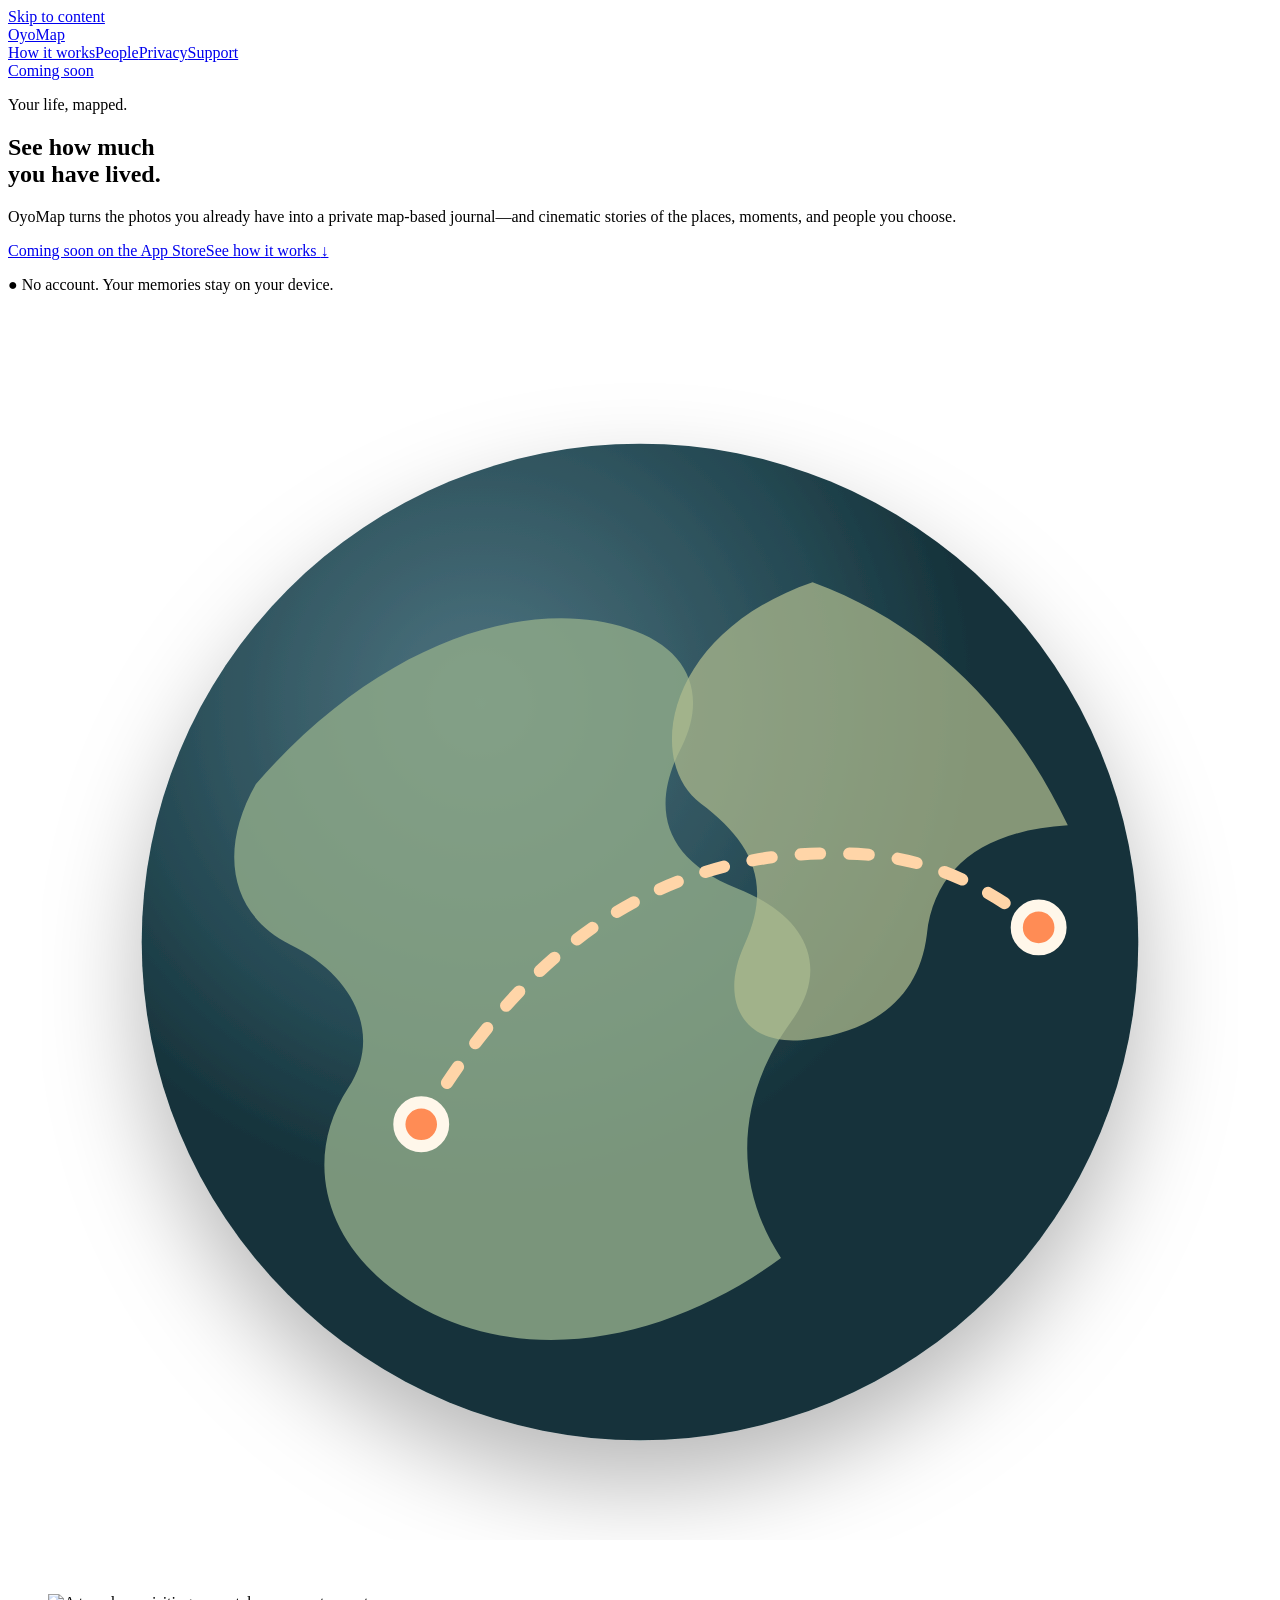
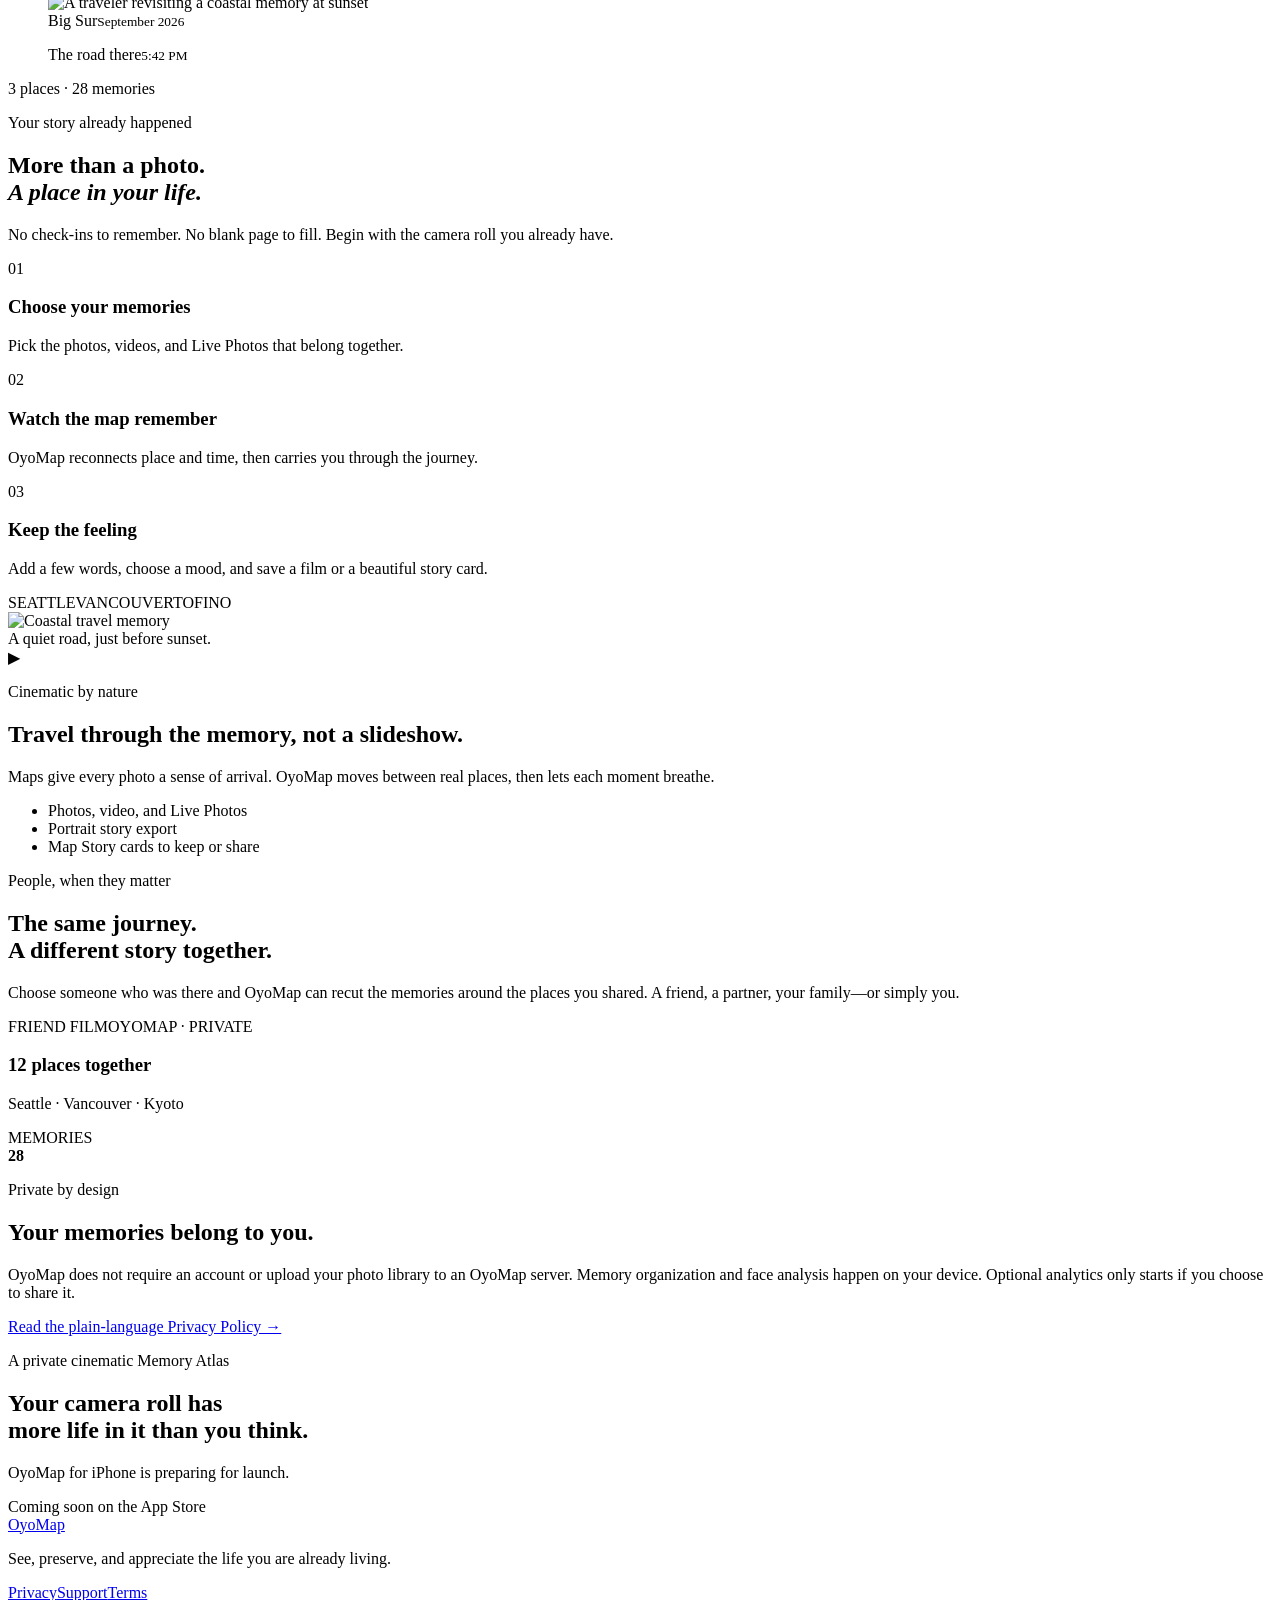
==== index.html @ 2136d427 "Build product-led OyoMap homepage" ====
<!doctype html>
<html lang="en">
<head>
  <meta charset="utf-8">
  <meta name="viewport" content="width=device-width, initial-scale=1">
  <meta name="description" content="OyoMap is a private map-based journal that turns the photos you already have into cinematic stories of the places, moments, and people you choose.">
  <meta name="theme-color" content="#fff8ef">
  <title>OyoMap — See how much you have lived</title>
  <link rel="canonical" href="https://www.oyomap.com/">
  <link rel="icon" type="image/svg+xml" href="data:image/svg+xml,%3Csvg xmlns='http://www.w3.org/2000/svg' viewBox='0 0 64 64'%3E%3Crect width='64' height='64' rx='18' fill='%23F47C48'/%3E%3Cpath d='M17 34c0-10 7-18 16-18 8 0 14 5 14 13 0 12-14 22-14 22S17 43 17 34Z' fill='%23FFF8EF'/%3E%3Ccircle cx='33' cy='29' r='6' fill='%23F47C48'/%3E%3Cpath d='M34 14c4-6 10-7 14-4-2 5-7 7-14 4Z' fill='%237EA27C'/%3E%3C/svg%3E">
  <link rel="stylesheet" href="assets/styles.css">
</head>
<body>
  <a class="skip-link" href="#main">Skip to content</a>
  <header class="site-header">
    <a class="brand" href="./" aria-label="OyoMap home"><span class="brand-mark" aria-hidden="true"></span><span>OyoMap</span></a>
    <nav class="site-nav" aria-label="Primary navigation">
      <a href="#how">How it works</a><a href="#people">People</a><a href="#privacy">Privacy</a><a href="support/">Support</a>
    </nav>
    <a class="nav-cta" href="#download">Coming soon</a>
  </header>

  <main id="main">
    <section class="home-hero">
      <div class="hero-copy">
        <p class="eyebrow">Your life, mapped.</p>
        <h1>See how much<br>you have lived.</h1>
        <p class="lead">OyoMap turns the photos you already have into a private map-based journal—and cinematic stories of the places, moments, and people you choose.</p>
        <div class="hero-actions"><a class="button primary" href="#download">Coming soon on the App Store</a><a class="text-link" href="#how">See how it works <span>↓</span></a></div>
        <p class="trust-line"><span aria-hidden="true">●</span> No account. Your memories stay on your device.</p>
      </div>
      <div class="memory-stage" aria-label="A cinematic OyoMap journey from San Francisco to the coast">
        <div class="map-orbit orbit-one"></div><div class="map-orbit orbit-two"></div>
        <svg class="globe" viewBox="0 0 520 520" role="img" aria-label="Stylized globe with a journey path">
          <defs><radialGradient id="sea" cx="34%" cy="26%"><stop offset="0" stop-color="#4e7480"/><stop offset=".7" stop-color="#254953"/><stop offset="1" stop-color="#16323a"/></radialGradient><filter id="shadow"><feDropShadow dx="0" dy="18" stdDeviation="20" flood-opacity=".28"/></filter></defs>
          <circle cx="260" cy="260" r="205" fill="url(#sea)" filter="url(#shadow)"/>
          <path d="M102 195c53-61 114-77 153-64 25 8 33 27 22 49-12 23-9 45 23 58 28 11 39 32 22 55-21 29-25 65-4 97-42 31-97 45-143 23-43-21-56-61-35-93 14-21 3-46-24-59-24-12-30-38-14-66Z" fill="#8da888" opacity=".84"/>
          <path d="M331 112c49 18 83 54 105 100-34 2-55 17-58 45-3 24-19 39-48 43-27 4-38-15-27-39 12-26 2-43-18-58-23-17-15-70 46-91Z" fill="#b1bd8f" opacity=".72"/>
          <path class="journey-path" d="M170 335c48-82 109-116 183-111 26 2 48 12 71 30" fill="none" stroke="#ffd5a8" stroke-width="5" stroke-linecap="round" stroke-dasharray="8 12"/>
          <circle cx="170" cy="335" r="9" fill="#ff8c55" stroke="#fff7ea" stroke-width="5"/><circle cx="424" cy="254" r="9" fill="#ff8c55" stroke="#fff7ea" stroke-width="5"/>
        </svg>
        <figure class="photo-card main-photo"><img src="assets/hero-memory.webp" alt="A traveler revisiting a coastal memory at sunset"><figcaption><span>Big Sur</span><small>September 2026</small></figcaption></figure>
        <figure class="photo-card mini-photo"><div class="mini-sky" aria-hidden="true"></div><figcaption><span>The road there</span><small>5:42 PM</small></figcaption></figure>
        <div class="place-pill"><span class="pin-dot"></span> 3 places · 28 memories</div>
      </div>
    </section>

    <section class="intro" id="how">
      <p class="section-kicker">Your story already happened</p>
      <h2>More than a photo.<br><em>A place in your life.</em></h2>
      <p class="section-lead">No check-ins to remember. No blank page to fill. Begin with the camera roll you already have.</p>
      <div class="steps">
        <article><span>01</span><h3>Choose your memories</h3><p>Pick the photos, videos, and Live Photos that belong together.</p></article>
        <article><span>02</span><h3>Watch the map remember</h3><p>OyoMap reconnects place and time, then carries you through the journey.</p></article>
        <article><span>03</span><h3>Keep the feeling</h3><p>Add a few words, choose a mood, and save a film or a beautiful story card.</p></article>
      </div>
    </section>

    <section class="film-section">
      <div class="film-frame">
        <div class="film-map"><span class="route-line"></span><span class="map-label one">SEATTLE</span><span class="map-label two">VANCOUVER</span><span class="map-label three">TOFINO</span></div>
        <div class="film-memory"><img src="assets/hero-memory.webp" alt="Coastal travel memory"><div class="film-caption">A quiet road, just before sunset.</div></div>
        <div class="play-button" aria-hidden="true">▶</div>
      </div>
      <div class="film-copy"><p class="section-kicker">Cinematic by nature</p><h2>Travel through the memory, not a slideshow.</h2><p>Maps give every photo a sense of arrival. OyoMap moves between real places, then lets each moment breathe.</p><ul><li>Photos, video, and Live Photos</li><li>Portrait story export</li><li>Map Story cards to keep or share</li></ul></div>
    </section>

    <section class="people-section" id="people">
      <div class="people-copy"><p class="section-kicker">People, when they matter</p><h2>The same journey.<br>A different story together.</h2><p>Choose someone who was there and OyoMap can recut the memories around the places you shared. A friend, a partner, your family—or simply you.</p></div>
      <div class="passport-card"><div class="passport-top"><span>FRIEND FILM</span><span>OYOMAP · PRIVATE</span></div><div class="portrait-pair"><div class="portrait portrait-a"></div><div class="portrait portrait-b"></div></div><h3>12 places together</h3><p>Seattle · Vancouver · Kyoto</p><div class="stamp">MEMORIES<br><strong>28</strong></div></div>
    </section>

    <section class="privacy-section" id="privacy">
      <div class="privacy-symbol" aria-hidden="true"><span></span></div>
      <div><p class="section-kicker">Private by design</p><h2>Your memories belong to you.</h2><p>OyoMap does not require an account or upload your photo library to an OyoMap server. Memory organization and face analysis happen on your device. Optional analytics only starts if you choose to share it.</p><a class="text-link" href="privacy/">Read the plain-language Privacy Policy →</a></div>
    </section>

    <section class="download-section" id="download">
      <p class="section-kicker">A private cinematic Memory Atlas</p><h2>Your camera roll has<br>more life in it than you think.</h2><p>OyoMap for iPhone is preparing for launch.</p><span class="button muted" aria-disabled="true">Coming soon on the App Store</span>
    </section>
  </main>

  <footer class="site-footer"><a class="brand small" href="./"><span class="brand-mark"></span><span>OyoMap</span></a><p>See, preserve, and appreciate the life you are already living.</p><nav class="footer-links" aria-label="Footer navigation"><a href="privacy/">Privacy</a><a href="support/">Support</a><a href="terms/">Terms</a></nav><span>© 2026 OyoMap</span></footer>
</body>
</html>
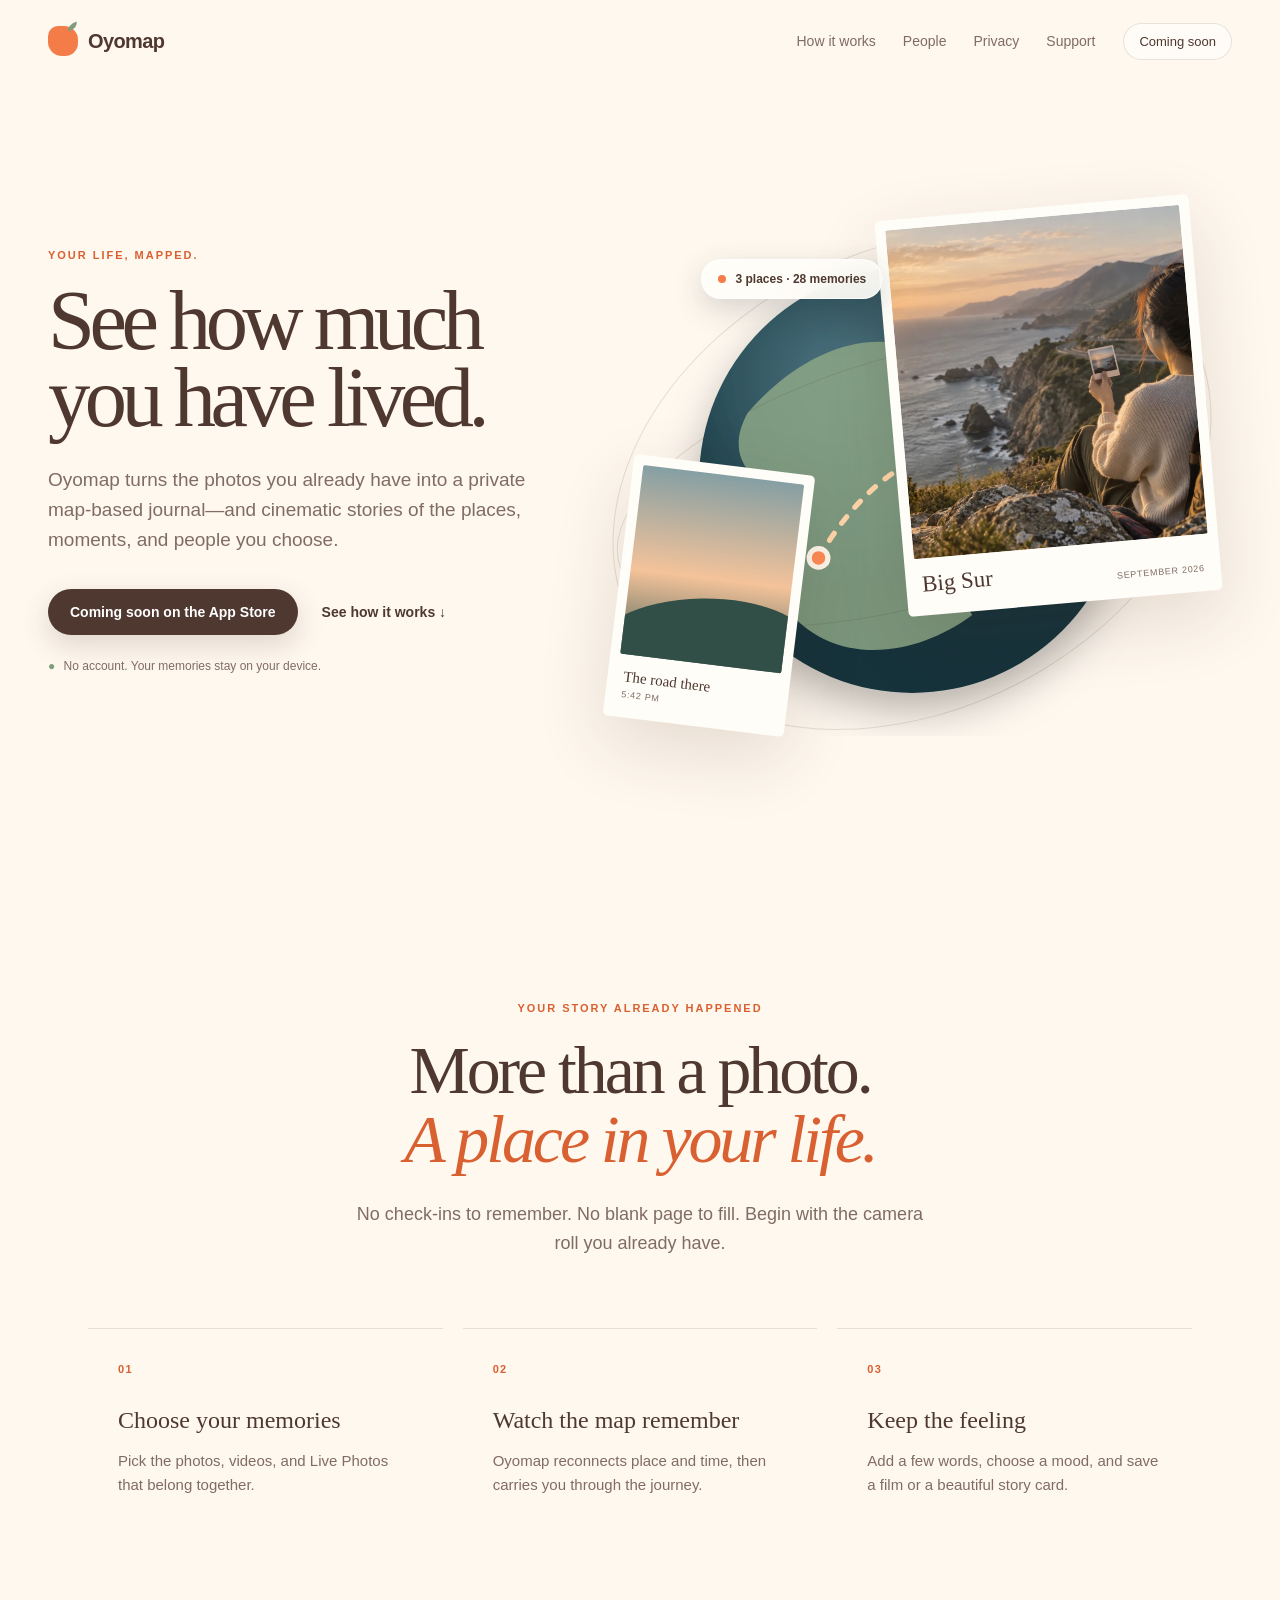
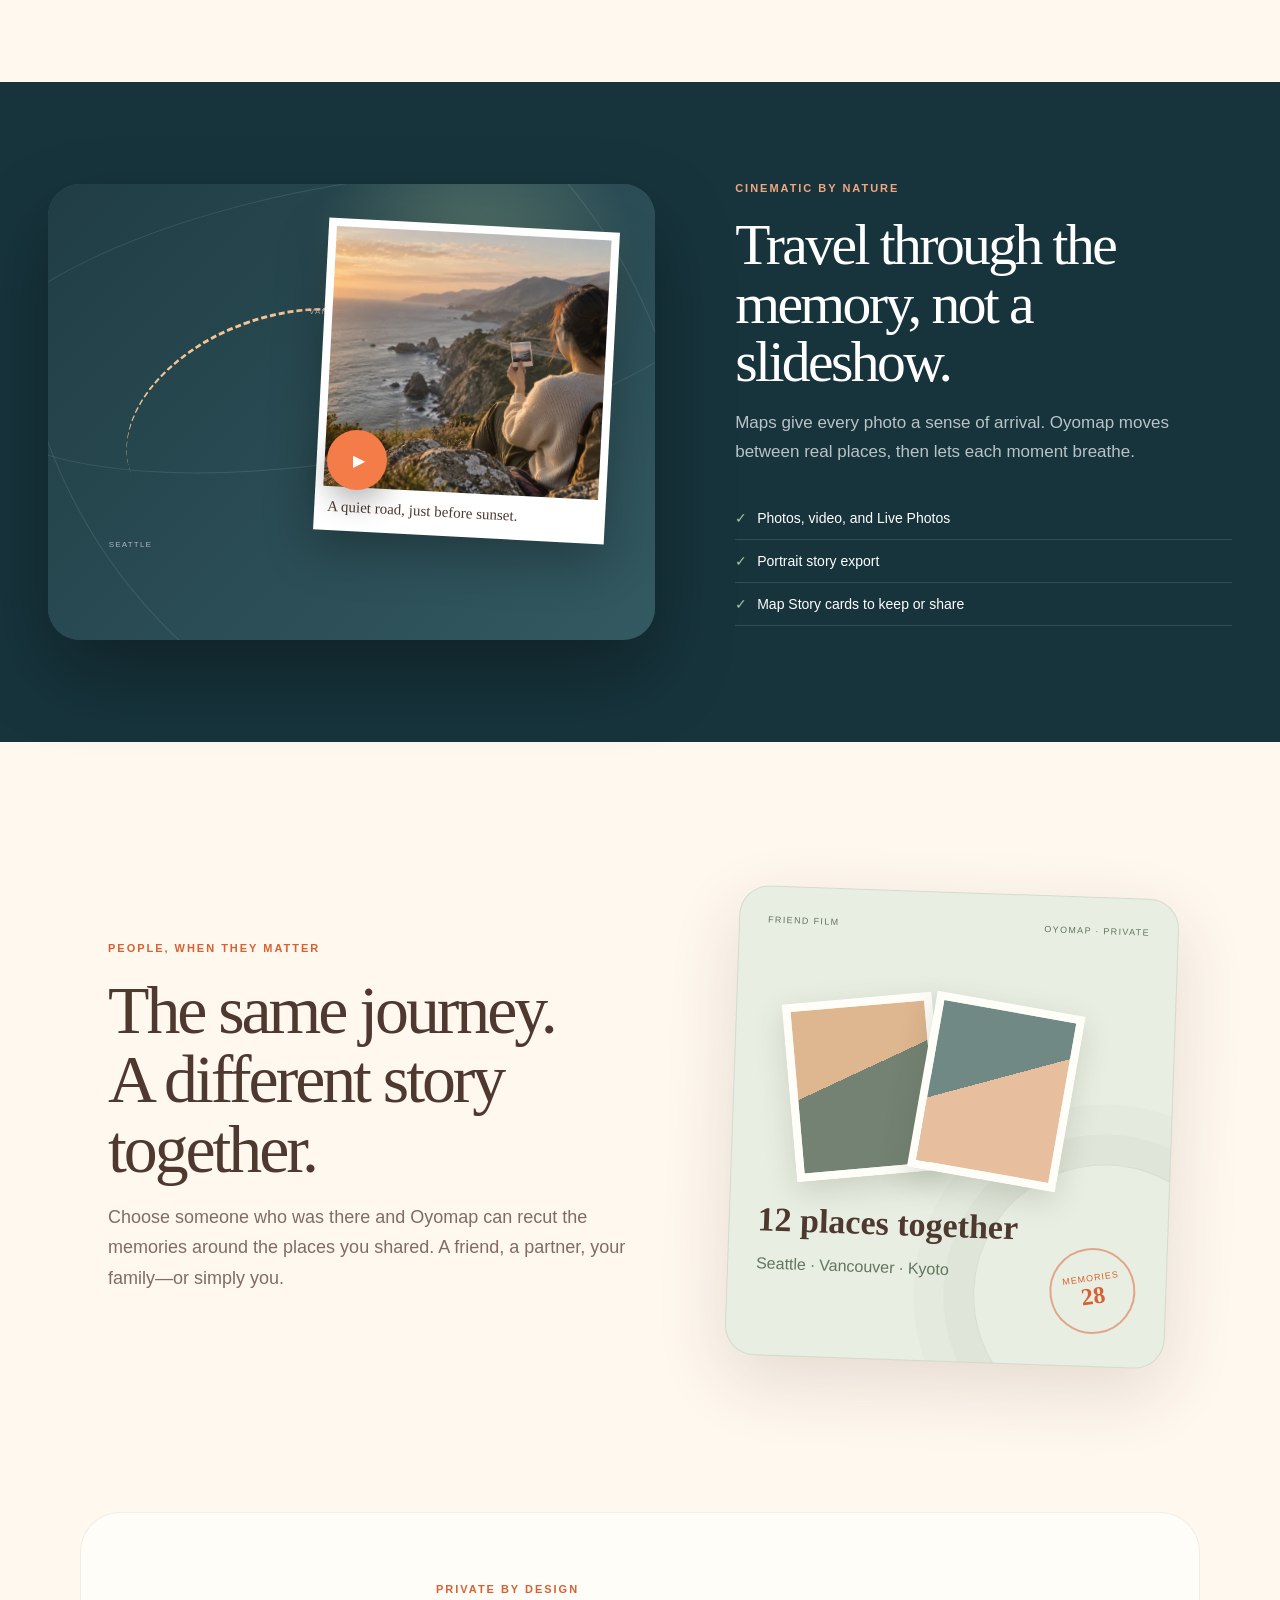
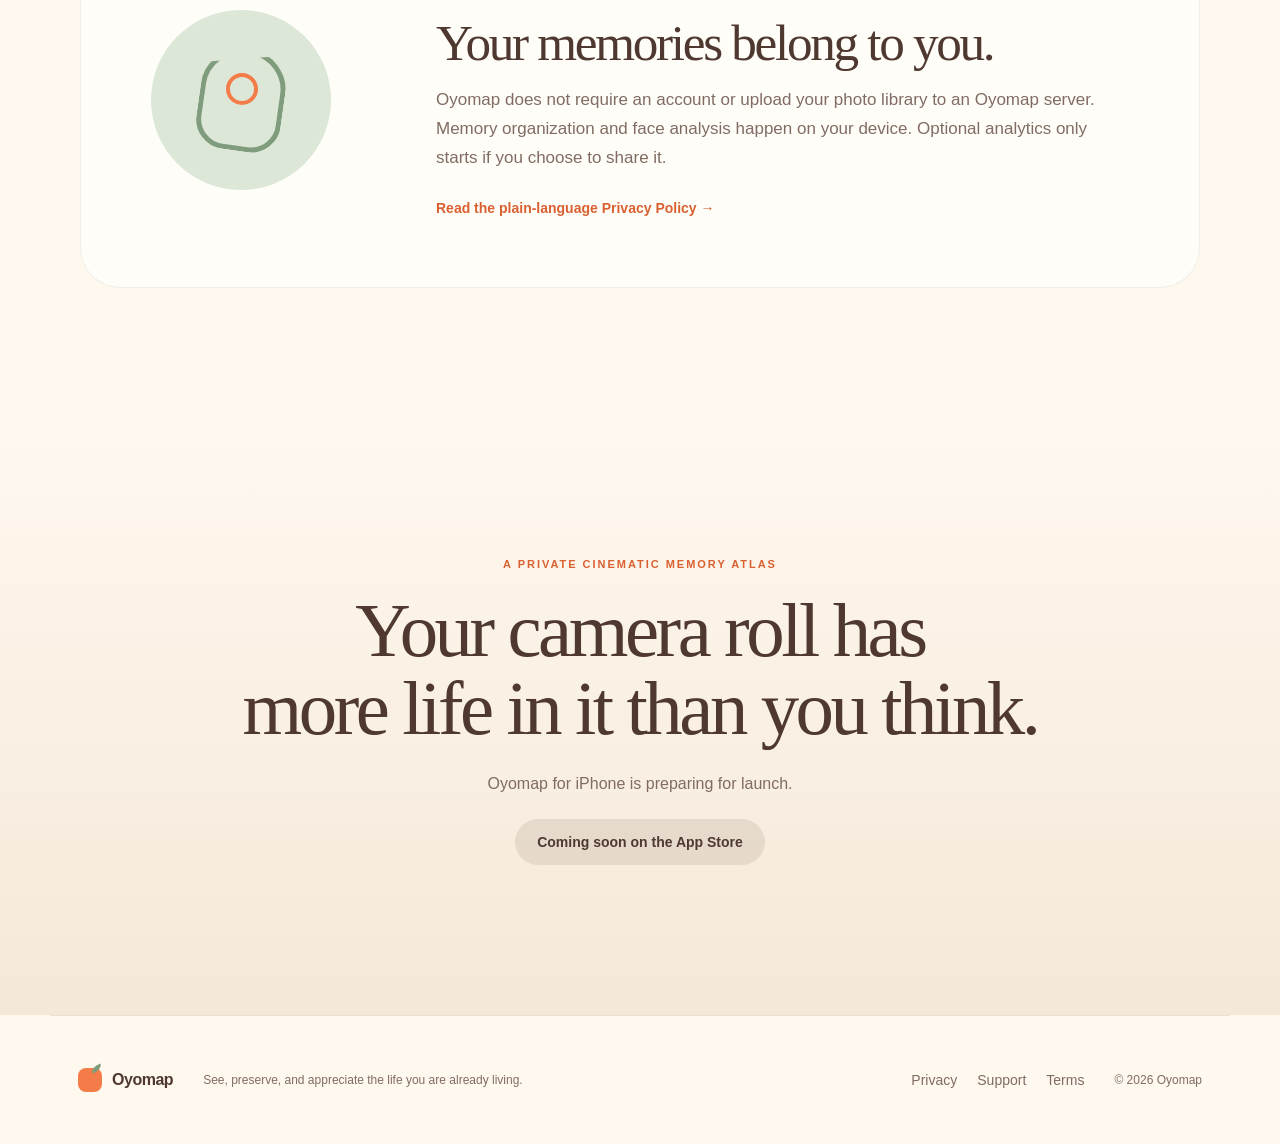
==== commit a4356a95: "Use the canonical Oyomap brand casing" ====
--- a/index.html
+++ b/index.html
@@ -3,9 +3,9 @@
 <head>
   <meta charset="utf-8">
   <meta name="viewport" content="width=device-width, initial-scale=1">
-  <meta name="description" content="OyoMap is a private map-based journal that turns the photos you already have into cinematic stories of the places, moments, and people you choose.">
+  <meta name="description" content="Oyomap is a private map-based journal that turns the photos you already have into cinematic stories of the places, moments, and people you choose.">
   <meta name="theme-color" content="#fff8ef">
-  <title>OyoMap — See how much you have lived</title>
+  <title>Oyomap — See how much you have lived</title>
   <link rel="canonical" href="https://www.oyomap.com/">
   <link rel="icon" type="image/svg+xml" href="data:image/svg+xml,%3Csvg xmlns='http://www.w3.org/2000/svg' viewBox='0 0 64 64'%3E%3Crect width='64' height='64' rx='18' fill='%23F47C48'/%3E%3Cpath d='M17 34c0-10 7-18 16-18 8 0 14 5 14 13 0 12-14 22-14 22S17 43 17 34Z' fill='%23FFF8EF'/%3E%3Ccircle cx='33' cy='29' r='6' fill='%23F47C48'/%3E%3Cpath d='M34 14c4-6 10-7 14-4-2 5-7 7-14 4Z' fill='%237EA27C'/%3E%3C/svg%3E">
   <link rel="stylesheet" href="assets/styles.css">
@@ -13,7 +13,7 @@
 <body>
   <a class="skip-link" href="#main">Skip to content</a>
   <header class="site-header">
-    <a class="brand" href="./" aria-label="OyoMap home"><span class="brand-mark" aria-hidden="true"></span><span>OyoMap</span></a>
+    <a class="brand" href="./" aria-label="Oyomap home"><span class="brand-mark" aria-hidden="true"></span><span>Oyomap</span></a>
     <nav class="site-nav" aria-label="Primary navigation">
       <a href="#how">How it works</a><a href="#people">People</a><a href="#privacy">Privacy</a><a href="support/">Support</a>
     </nav>
@@ -25,11 +25,11 @@
       <div class="hero-copy">
         <p class="eyebrow">Your life, mapped.</p>
         <h1>See how much<br>you have lived.</h1>
-        <p class="lead">OyoMap turns the photos you already have into a private map-based journal—and cinematic stories of the places, moments, and people you choose.</p>
+        <p class="lead">Oyomap turns the photos you already have into a private map-based journal—and cinematic stories of the places, moments, and people you choose.</p>
         <div class="hero-actions"><a class="button primary" href="#download">Coming soon on the App Store</a><a class="text-link" href="#how">See how it works <span>↓</span></a></div>
         <p class="trust-line"><span aria-hidden="true">●</span> No account. Your memories stay on your device.</p>
       </div>
-      <div class="memory-stage" aria-label="A cinematic OyoMap journey from San Francisco to the coast">
+      <div class="memory-stage" aria-label="A cinematic Oyomap journey from San Francisco to the coast">
         <div class="map-orbit orbit-one"></div><div class="map-orbit orbit-two"></div>
         <svg class="globe" viewBox="0 0 520 520" role="img" aria-label="Stylized globe with a journey path">
           <defs><radialGradient id="sea" cx="34%" cy="26%"><stop offset="0" stop-color="#4e7480"/><stop offset=".7" stop-color="#254953"/><stop offset="1" stop-color="#16323a"/></radialGradient><filter id="shadow"><feDropShadow dx="0" dy="18" stdDeviation="20" flood-opacity=".28"/></filter></defs>
@@ -51,7 +51,7 @@
       <p class="section-lead">No check-ins to remember. No blank page to fill. Begin with the camera roll you already have.</p>
       <div class="steps">
         <article><span>01</span><h3>Choose your memories</h3><p>Pick the photos, videos, and Live Photos that belong together.</p></article>
-        <article><span>02</span><h3>Watch the map remember</h3><p>OyoMap reconnects place and time, then carries you through the journey.</p></article>
+        <article><span>02</span><h3>Watch the map remember</h3><p>Oyomap reconnects place and time, then carries you through the journey.</p></article>
         <article><span>03</span><h3>Keep the feeling</h3><p>Add a few words, choose a mood, and save a film or a beautiful story card.</p></article>
       </div>
     </section>
@@ -62,24 +62,24 @@
         <div class="film-memory"><img src="assets/hero-memory.webp" alt="Coastal travel memory"><div class="film-caption">A quiet road, just before sunset.</div></div>
         <div class="play-button" aria-hidden="true">▶</div>
       </div>
-      <div class="film-copy"><p class="section-kicker">Cinematic by nature</p><h2>Travel through the memory, not a slideshow.</h2><p>Maps give every photo a sense of arrival. OyoMap moves between real places, then lets each moment breathe.</p><ul><li>Photos, video, and Live Photos</li><li>Portrait story export</li><li>Map Story cards to keep or share</li></ul></div>
+      <div class="film-copy"><p class="section-kicker">Cinematic by nature</p><h2>Travel through the memory, not a slideshow.</h2><p>Maps give every photo a sense of arrival. Oyomap moves between real places, then lets each moment breathe.</p><ul><li>Photos, video, and Live Photos</li><li>Portrait story export</li><li>Map Story cards to keep or share</li></ul></div>
     </section>
 
     <section class="people-section" id="people">
-      <div class="people-copy"><p class="section-kicker">People, when they matter</p><h2>The same journey.<br>A different story together.</h2><p>Choose someone who was there and OyoMap can recut the memories around the places you shared. A friend, a partner, your family—or simply you.</p></div>
+      <div class="people-copy"><p class="section-kicker">People, when they matter</p><h2>The same journey.<br>A different story together.</h2><p>Choose someone who was there and Oyomap can recut the memories around the places you shared. A friend, a partner, your family—or simply you.</p></div>
       <div class="passport-card"><div class="passport-top"><span>FRIEND FILM</span><span>OYOMAP · PRIVATE</span></div><div class="portrait-pair"><div class="portrait portrait-a"></div><div class="portrait portrait-b"></div></div><h3>12 places together</h3><p>Seattle · Vancouver · Kyoto</p><div class="stamp">MEMORIES<br><strong>28</strong></div></div>
     </section>
 
     <section class="privacy-section" id="privacy">
       <div class="privacy-symbol" aria-hidden="true"><span></span></div>
-      <div><p class="section-kicker">Private by design</p><h2>Your memories belong to you.</h2><p>OyoMap does not require an account or upload your photo library to an OyoMap server. Memory organization and face analysis happen on your device. Optional analytics only starts if you choose to share it.</p><a class="text-link" href="privacy/">Read the plain-language Privacy Policy →</a></div>
+      <div><p class="section-kicker">Private by design</p><h2>Your memories belong to you.</h2><p>Oyomap does not require an account or upload your photo library to an Oyomap server. Memory organization and face analysis happen on your device. Optional analytics only starts if you choose to share it.</p><a class="text-link" href="privacy/">Read the plain-language Privacy Policy →</a></div>
     </section>
 
     <section class="download-section" id="download">
-      <p class="section-kicker">A private cinematic Memory Atlas</p><h2>Your camera roll has<br>more life in it than you think.</h2><p>OyoMap for iPhone is preparing for launch.</p><span class="button muted" aria-disabled="true">Coming soon on the App Store</span>
+      <p class="section-kicker">A private cinematic Memory Atlas</p><h2>Your camera roll has<br>more life in it than you think.</h2><p>Oyomap for iPhone is preparing for launch.</p><span class="button muted" aria-disabled="true">Coming soon on the App Store</span>
     </section>
   </main>
 
-  <footer class="site-footer"><a class="brand small" href="./"><span class="brand-mark"></span><span>OyoMap</span></a><p>See, preserve, and appreciate the life you are already living.</p><nav class="footer-links" aria-label="Footer navigation"><a href="privacy/">Privacy</a><a href="support/">Support</a><a href="terms/">Terms</a></nav><span>© 2026 OyoMap</span></footer>
+  <footer class="site-footer"><a class="brand small" href="./"><span class="brand-mark"></span><span>Oyomap</span></a><p>See, preserve, and appreciate the life you are already living.</p><nav class="footer-links" aria-label="Footer navigation"><a href="privacy/">Privacy</a><a href="support/">Support</a><a href="terms/">Terms</a></nav><span>© 2026 Oyomap</span></footer>
 </body>
 </html>
--- a/assets/styles.css
+++ b/assets/styles.css
@@ -0,0 +1,21 @@
+:root{--cream:#fff8ef;--paper:#fffdf8;--ink:#4e382f;--muted:#806c63;--orange:#f47c48;--orange-deep:#d96031;--sage:#7f9c7d;--sage-pale:#dce7d8;--line:rgba(78,56,47,.13);--night:#17343c;--shadow:0 24px 70px rgba(70,45,31,.14);--radius:28px}
+*{box-sizing:border-box}html{scroll-behavior:smooth}body{margin:0;background:var(--cream);color:var(--ink);font-family:-apple-system,BlinkMacSystemFont,"SF Pro Display","Helvetica Neue",sans-serif;-webkit-font-smoothing:antialiased}a{color:inherit}img{display:block;width:100%}.skip-link{position:absolute;left:-999px;top:8px;background:var(--ink);color:#fff;padding:10px 14px;z-index:99}.skip-link:focus{left:8px}.site-header{height:82px;max-width:1240px;margin:auto;padding:0 28px;display:flex;align-items:center;gap:28px}.brand{display:inline-flex;align-items:center;gap:10px;text-decoration:none;font-weight:760;font-size:20px;letter-spacing:-.03em}.brand-mark{width:30px;height:30px;border-radius:10px 14px 13px 14px;background:var(--orange);position:relative;display:inline-block}.brand-mark:before{content:"";position:absolute;width:11px;height:7px;border-radius:100% 0 100% 0;background:var(--sage);right:0;top:-3px;transform:rotate(-18deg)}.site-nav{display:flex;gap:27px;margin-left:auto}.site-nav a,.footer-links a{text-decoration:none;color:var(--muted);font-size:14px}.site-nav a:hover,.footer-links a:hover{color:var(--ink)}.nav-cta{font-size:13px;text-decoration:none;border:1px solid var(--line);padding:10px 15px;border-radius:999px;background:rgba(255,255,255,.45)}
+.home-hero{max-width:1240px;margin:auto;min-height:760px;padding:60px 28px 90px;display:grid;grid-template-columns:.88fr 1.12fr;align-items:center;gap:42px}.eyebrow,.section-kicker{text-transform:uppercase;letter-spacing:.18em;font-size:11px;font-weight:800;color:var(--orange-deep);margin:0 0 22px}.home-hero h1{font-family:Iowan Old Style,Baskerville,Georgia,serif;font-size:clamp(58px,6.6vw,96px);line-height:.91;letter-spacing:-.065em;margin:0 0 28px;font-weight:500}.lead{max-width:560px;font-size:19px;line-height:1.58;color:var(--muted);margin:0}.hero-actions{display:flex;align-items:center;gap:24px;margin-top:34px}.button{display:inline-flex;justify-content:center;align-items:center;text-decoration:none;border-radius:999px;padding:15px 22px;font-size:14px;font-weight:700}.button.primary{background:var(--ink);color:#fff;box-shadow:0 10px 28px rgba(78,56,47,.18)}.button.muted{background:rgba(78,56,47,.1);color:var(--ink)}.text-link{font-weight:700;text-decoration:none;font-size:14px}.trust-line{font-size:12px;color:var(--muted);margin-top:24px}.trust-line span{color:var(--sage);margin-right:5px}
+.memory-stage{height:650px;position:relative;isolation:isolate}.globe{position:absolute;width:540px;height:540px;left:50%;top:52%;transform:translate(-50%,-50%);z-index:-1}.journey-path{animation:dash 16s linear infinite}.map-orbit{position:absolute;border:1px solid rgba(78,56,47,.14);border-radius:50%;left:50%;top:52%;transform:translate(-50%,-50%) rotate(-16deg)}.orbit-one{width:610px;height:250px}.orbit-two{width:460px;height:630px;transform:translate(-50%,-50%) rotate(63deg)}.photo-card{margin:0;position:absolute;background:var(--paper);padding:10px;border-radius:5px;box-shadow:var(--shadow);transform:rotate(-5deg)}.photo-card img{height:330px;object-fit:cover;object-position:67% center;border-radius:2px}.photo-card figcaption{padding:13px 6px 8px;display:flex;justify-content:space-between;align-items:end}.photo-card figcaption span{font-family:Iowan Old Style,Georgia,serif;font-size:23px}.photo-card figcaption small{font-size:9px;letter-spacing:.08em;color:var(--muted);text-transform:uppercase}.main-photo{width:315px;right:4%;top:10%;animation:float 8s ease-in-out infinite}.mini-photo{width:182px;left:4%;bottom:10%;transform:rotate(7deg);animation:float-small 9s ease-in-out infinite}.mini-sky{height:190px;background:linear-gradient(180deg,#859fa3,#f4c39a 55%,#4b645b);border-radius:2px;position:relative;overflow:hidden}.mini-sky:after{content:"";position:absolute;left:-20%;right:-20%;bottom:-24%;height:58%;background:#314f47;transform:rotate(-8deg);border-radius:50%}.mini-photo figcaption{display:block}.mini-photo figcaption span{font-size:15px}.mini-photo figcaption small{display:block;margin-top:4px}.place-pill{position:absolute;left:17%;top:18%;background:rgba(255,253,248,.92);backdrop-filter:blur(12px);border:1px solid rgba(255,255,255,.7);padding:12px 16px;border-radius:999px;font-size:12px;font-weight:700;box-shadow:0 10px 30px rgba(26,47,51,.18)}.pin-dot{display:inline-block;width:8px;height:8px;border-radius:50%;background:var(--orange);margin-right:6px}
+.intro{padding:120px 28px 140px;max-width:1160px;margin:auto;text-align:center}.intro h2,.film-copy h2,.people-copy h2,.privacy-section h2,.download-section h2{font-family:Iowan Old Style,Baskerville,Georgia,serif;font-weight:500;letter-spacing:-.045em;line-height:1.02;margin:0;font-size:clamp(44px,5.3vw,72px)}.intro h2 em{font-weight:500;color:var(--orange-deep)}.section-lead{font-size:18px;line-height:1.6;color:var(--muted);max-width:580px;margin:26px auto 0}.steps{display:grid;grid-template-columns:repeat(3,1fr);gap:20px;margin-top:70px;text-align:left}.steps article{padding:30px;border-top:1px solid var(--line)}.steps article>span{font-size:11px;color:var(--orange-deep);font-weight:800;letter-spacing:.12em}.steps h3{font-family:Iowan Old Style,Georgia,serif;font-size:24px;font-weight:500;margin:30px 0 10px}.steps p{color:var(--muted);line-height:1.6;font-size:15px}
+.film-section{background:var(--night);color:#fff;padding:100px max(28px,calc((100vw - 1184px)/2));display:grid;grid-template-columns:1.1fr .9fr;gap:80px;align-items:center}.film-frame{aspect-ratio:4/3;position:relative;border-radius:32px;overflow:hidden;background:#284c55;box-shadow:0 35px 80px rgba(0,0,0,.32)}.film-map{position:absolute;inset:0;background:radial-gradient(circle at 70% 20%,rgba(142,166,132,.5),transparent 30%),linear-gradient(135deg,#203d45,#335961)}.film-map:before,.film-map:after{content:"";position:absolute;border:1px solid rgba(255,255,255,.1);width:130%;height:60%;left:-15%;border-radius:50%;transform:rotate(-10deg)}.film-map:after{transform:rotate(55deg);height:130%;top:-20%}.route-line{position:absolute;width:52%;height:45%;left:12%;top:29%;border-top:3px dashed #f6c393;border-radius:50%;transform:rotate(-20deg)}.map-label{position:absolute;font-size:8px;letter-spacing:.15em;color:rgba(255,255,255,.6)}.map-label.one{left:10%;bottom:20%}.map-label.two{left:43%;top:27%}.map-label.three{right:11%;top:15%}.film-memory{position:absolute;width:48%;right:7%;top:9%;background:#fff;padding:8px 8px 15px;transform:rotate(3deg);box-shadow:0 18px 50px rgba(0,0,0,.28)}.film-memory img{height:260px;object-fit:cover;object-position:67% center}.film-caption{color:var(--ink);font-family:Iowan Old Style,Georgia,serif;font-size:15px;padding:12px 5px 0}.play-button{position:absolute;left:46%;top:54%;width:60px;height:60px;border-radius:50%;display:grid;place-items:center;background:var(--orange);box-shadow:0 12px 30px rgba(0,0,0,.3);padding-left:4px}.film-copy .section-kicker{color:#f4a77e}.film-copy h2{font-size:clamp(40px,4.5vw,62px)}.film-copy>p:not(.section-kicker){color:rgba(255,255,255,.7);line-height:1.7;font-size:17px}.film-copy ul{list-style:none;padding:0;margin-top:30px}.film-copy li{padding:13px 0;border-bottom:1px solid rgba(255,255,255,.12);font-size:14px}.film-copy li:before{content:"✓";color:#a8c5a4;margin-right:10px}
+.people-section{max-width:1120px;margin:auto;padding:150px 28px;display:grid;grid-template-columns:1fr 440px;gap:100px;align-items:center}.people-copy>p:not(.section-kicker){font-size:18px;line-height:1.7;color:var(--muted);max-width:520px}.passport-card{position:relative;background:#e9eee2;border:1px solid rgba(82,105,76,.14);border-radius:30px;padding:28px;min-height:470px;box-shadow:var(--shadow);transform:rotate(2deg);overflow:hidden}.passport-card:before{content:"";position:absolute;width:260px;height:260px;border:1px solid rgba(72,98,72,.1);border-radius:50%;right:-70px;bottom:-60px;box-shadow:0 0 0 30px rgba(72,98,72,.035),0 0 0 60px rgba(72,98,72,.025)}.passport-top{display:flex;justify-content:space-between;font-size:9px;letter-spacing:.15em;color:#62755e}.portrait-pair{display:flex;margin:70px 0 28px}.portrait{width:150px;height:178px;border:8px solid var(--paper);box-shadow:0 10px 30px rgba(62,78,57,.18);background:linear-gradient(160deg,#deb68f 0 42%,#738272 42%)}.portrait-a{transform:rotate(-7deg);margin-left:27px}.portrait-b{transform:rotate(8deg);margin-left:-18px;background:linear-gradient(155deg,#718985 0 44%,#e7bf9e 44%)}.passport-card h3{font-family:Iowan Old Style,Georgia,serif;font-size:34px;margin:0}.passport-card p{color:#62755e}.stamp{position:absolute;right:30px;bottom:32px;width:86px;height:86px;border:2px solid rgba(217,96,49,.5);border-radius:50%;display:grid;place-content:center;text-align:center;color:var(--orange-deep);font-size:9px;letter-spacing:.11em;transform:rotate(-10deg)}.stamp strong{font-size:24px;letter-spacing:0;font-family:Iowan Old Style,Georgia,serif}
+.privacy-section{margin:0 auto 140px;max-width:1120px;padding:70px;border-radius:40px;background:var(--paper);display:grid;grid-template-columns:220px 1fr;gap:65px;align-items:center;border:1px solid rgba(78,56,47,.08)}.privacy-symbol{width:180px;height:180px;border-radius:50%;background:var(--sage-pale);display:grid;place-items:center;position:relative}.privacy-symbol:before{content:"";width:75px;height:92px;border:5px solid var(--sage);border-radius:40px 40px 30px 30px;clip-path:polygon(0 18%,100% 0,100% 100%,0 100%);transform:rotate(8deg)}.privacy-symbol span{position:absolute;width:32px;height:32px;border:4px solid var(--orange);border-radius:50%;top:63px;left:75px}.privacy-section h2{font-size:clamp(42px,4vw,60px)}.privacy-section p:not(.section-kicker){color:var(--muted);line-height:1.7;font-size:17px;max-width:670px}.privacy-section .text-link{display:inline-block;margin-top:10px;color:var(--orange-deep)}
+.download-section{text-align:center;padding:130px 28px 150px;background:linear-gradient(180deg,transparent,#f4e8d8)}.download-section h2{font-size:clamp(48px,6vw,80px)}.download-section>p:not(.section-kicker){color:var(--muted);margin:26px 0}.site-footer{max-width:1180px;margin:auto;padding:45px 28px;display:grid;grid-template-columns:auto 1fr auto auto;gap:30px;align-items:center;border-top:1px solid var(--line);font-size:12px;color:var(--muted)}.brand.small{font-size:16px;color:var(--ink)}.brand.small .brand-mark{width:24px;height:24px;border-radius:8px}.footer-links{display:flex;gap:20px}.site-footer>span{white-space:nowrap}
+.legal-page{max-width:940px;margin:auto;padding:55px 28px 110px}.legal-hero{padding:45px 0 55px;border-bottom:1px solid var(--line)}.legal-hero h1{font-family:Iowan Old Style,Georgia,serif;font-size:clamp(44px,7vw,70px);font-weight:500;line-height:1;letter-spacing:-.05em;margin:0 0 20px}.legal-hero .lead{font-size:17px}.meta{font-size:12px;color:var(--muted);margin-top:20px}.legal-body{padding:45px 0;max-width:780px}.legal-body h2{font-family:Iowan Old Style,Georgia,serif;font-weight:500;font-size:27px;margin:46px 0 12px}.legal-body h3{font-size:17px;margin:30px 0 8px}.legal-body p,.legal-body li{font-size:15px;line-height:1.72;color:#655249}.legal-body li{margin:7px 0}.callout{background:var(--paper);border:1px solid var(--line);border-radius:18px;padding:18px 22px;margin-bottom:36px}.callout p{margin:0}.data-table{width:100%;border-collapse:collapse;margin:25px 0;font-size:13px}.data-table th,.data-table td{text-align:left;vertical-align:top;padding:14px;border-bottom:1px solid var(--line);line-height:1.5}.data-table th{font-size:10px;text-transform:uppercase;letter-spacing:.1em;color:var(--muted)}details{border-bottom:1px solid var(--line);padding:17px 0}summary{font-weight:700;cursor:pointer}details p{padding-right:20px}.legal-page .button{margin-top:20px;background:var(--ink);color:#fff}
+@keyframes float{0%,100%{transform:rotate(-5deg) translateY(0)}50%{transform:rotate(-3deg) translateY(-13px)}}@keyframes float-small{0%,100%{transform:rotate(7deg) translateY(0)}50%{transform:rotate(9deg) translateY(-10px)}}@keyframes dash{to{stroke-dashoffset:-200}}
+@media(max-width:900px){.site-nav{display:none}.site-header{height:70px}.nav-cta{margin-left:auto}.home-hero{grid-template-columns:1fr;padding-top:70px;overflow:hidden}.hero-copy{text-align:center}.lead{margin-inline:auto}.hero-actions{justify-content:center}.memory-stage{height:600px;margin-top:10px}.film-section,.people-section{grid-template-columns:1fr}.film-section{gap:55px}.people-section{gap:60px}.people-copy{text-align:center}.passport-card{max-width:440px;width:100%;margin:auto}.privacy-section{grid-template-columns:1fr;text-align:center;margin-inline:20px}.privacy-symbol{margin:auto}.site-footer{grid-template-columns:1fr 1fr}.site-footer p{display:none}}
+@media(max-width:620px){.site-header{padding-inline:18px}.home-hero{padding:52px 18px 80px}.home-hero h1{font-size:56px}.hero-actions{flex-direction:column;gap:18px}.memory-stage{height:470px;width:560px;left:50%;transform:translateX(-50%) scale(.86)}.globe{width:430px;height:430px}.main-photo{width:250px;right:9%;top:12%}.photo-card img{height:260px}.mini-photo{width:145px;left:10%}.mini-sky{height:145px}.orbit-one{width:490px}.orbit-two{height:500px}.intro{padding:95px 20px}.steps{grid-template-columns:1fr;margin-top:50px}.steps article{padding:24px 6px}.film-section{padding:85px 20px}.film-frame{aspect-ratio:3/4}.film-memory{width:62%;right:4%;top:13%}.film-memory img{height:245px}.people-section{padding:100px 20px}.passport-card{min-height:430px;padding:22px}.privacy-section{padding:48px 24px;gap:35px}.privacy-symbol{width:140px;height:140px;transform:scale(.8)}.download-section{padding:100px 20px}.site-footer{padding:35px 20px;grid-template-columns:1fr auto}.footer-links{grid-column:1/-1;grid-row:1}.site-footer .brand{grid-column:1}.legal-page{padding-inline:20px}.data-table thead{display:none}.data-table,.data-table tbody,.data-table tr,.data-table td{display:block}.data-table tr{padding:12px 0;border-bottom:1px solid var(--line)}.data-table td{border:0;padding:5px 0}.data-table td:before{content:attr(data-label);display:block;font-size:9px;text-transform:uppercase;letter-spacing:.1em;color:var(--muted)}}
+@media(prefers-reduced-motion:reduce){html{scroll-behavior:auto}.journey-path,.main-photo,.mini-photo{animation:none}}
+@media(prefers-color-scheme:dark){:root{--cream:#1d1b18;--paper:#27231f;--ink:#f2e8dd;--muted:#b9aaa0;--line:rgba(255,255,255,.12);--sage-pale:#2f3d30;--shadow:0 24px 70px rgba(0,0,0,.3)}.passport-card{background:#283127}.button.primary{background:#f2e8dd;color:#2d231e}.privacy-section{background:#25221f}.download-section{background:linear-gradient(180deg,transparent,#2a241e)}}
+.download-section h1{font-family:Iowan Old Style,Baskerville,Georgia,serif;font-weight:500;letter-spacing:-.045em;line-height:1.02;margin:0;font-size:clamp(48px,6vw,80px)}
+
+/* Mobile containment: fixed-size hero art must never define the page width. */
+html,body{max-width:100%;overflow-x:clip}.home-hero{width:100%;grid-template-columns:minmax(0,.88fr) minmax(0,1.12fr)}.home-hero>*{min-width:0}
+@media(max-width:900px){.home-hero{grid-template-columns:minmax(0,1fr)}.hero-copy{width:100%;max-width:680px;margin-inline:auto}}
+@media(max-width:620px){.site-header{padding-inline:20px}.brand{font-size:18px}.nav-cta{font-size:12px;padding:9px 13px}.home-hero{padding:46px 20px 76px}.home-hero h1{font-size:clamp(45px,13vw,56px);line-height:.94;letter-spacing:-.055em}.home-hero .lead{font-size:17px;line-height:1.52}.hero-actions{width:100%;margin-top:28px;gap:17px}.hero-actions .button{width:100%;max-width:330px;white-space:normal;text-align:center;line-height:1.25}.trust-line{max-width:310px;margin:22px auto 0;line-height:1.45}.memory-stage{width:100%;max-width:100%;height:450px;left:auto;transform:none}.globe{width:410px;height:410px}.orbit-one{width:450px}.orbit-two{width:390px;height:470px}.main-photo{width:230px;right:0}.photo-card img{height:238px}.mini-photo{width:132px;left:0}.mini-sky{height:132px}.place-pill{left:2%;top:20%;font-size:10px;padding:10px 12px}}
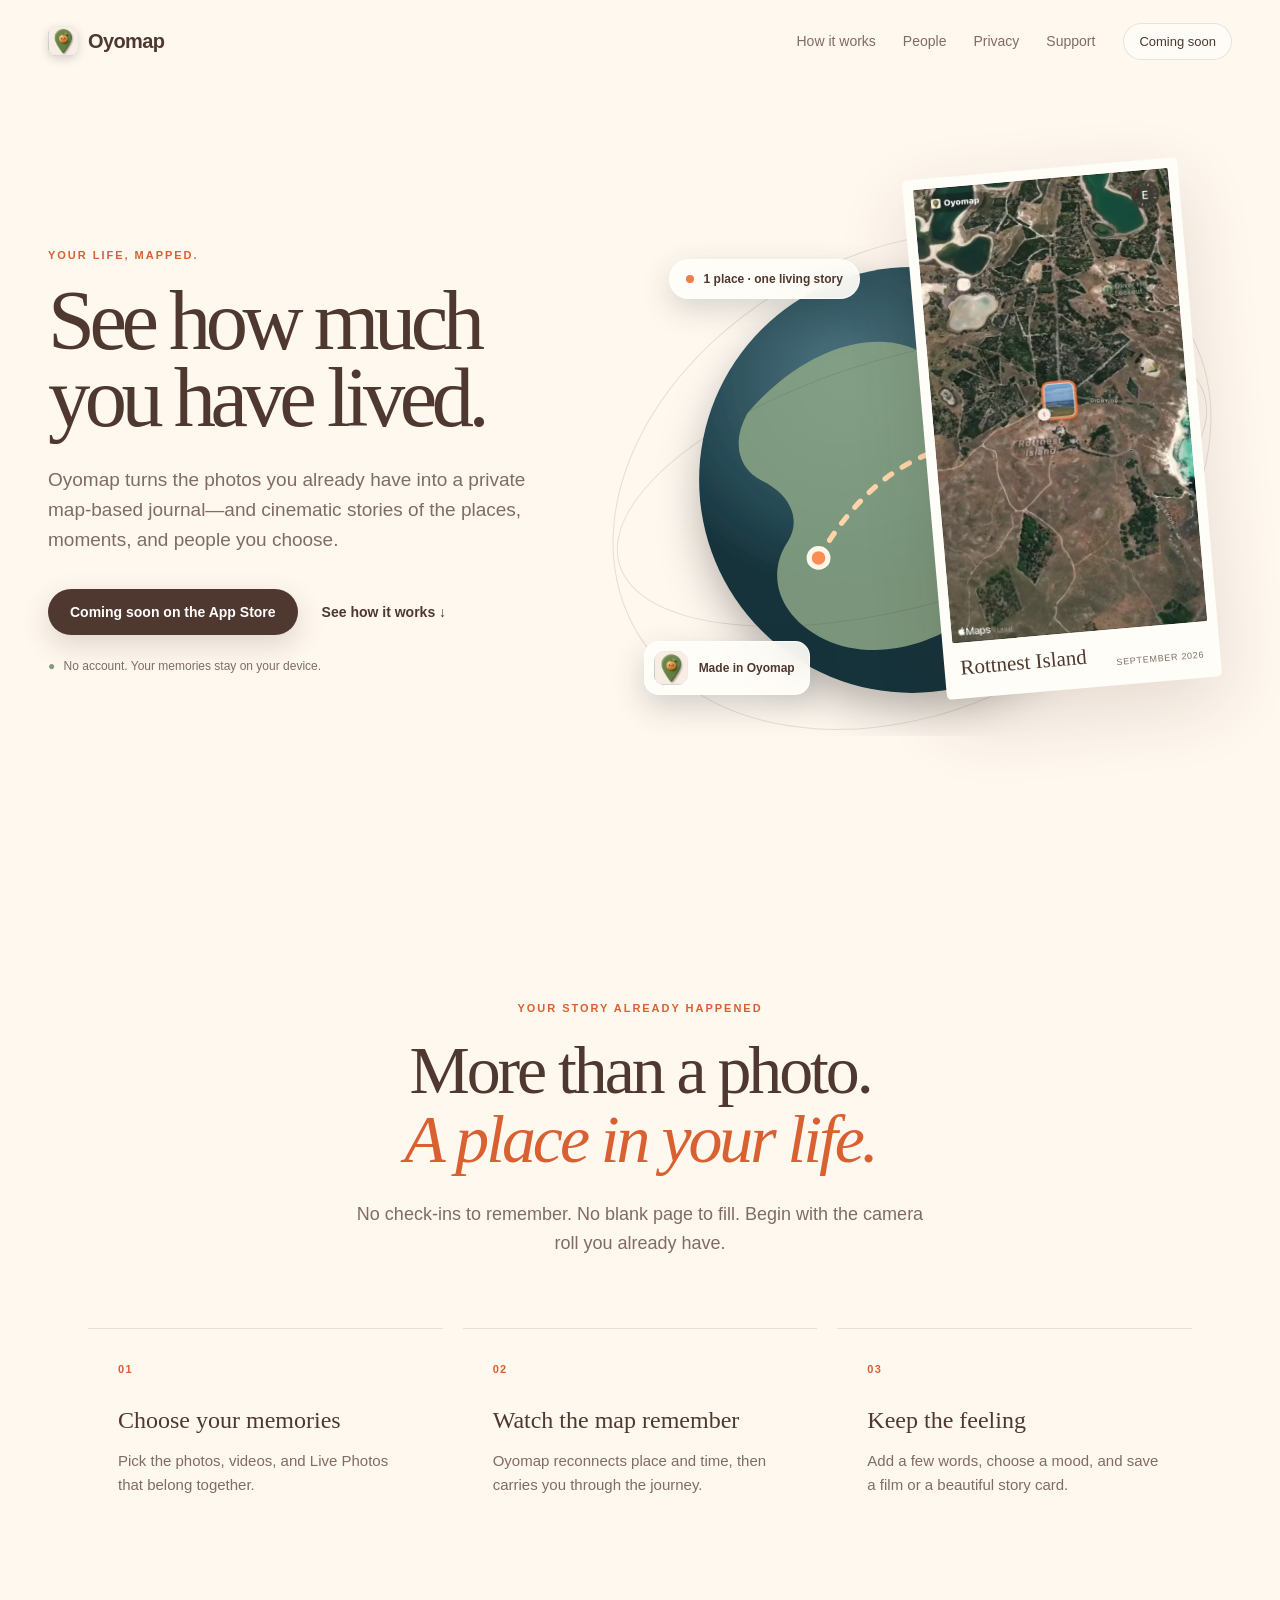
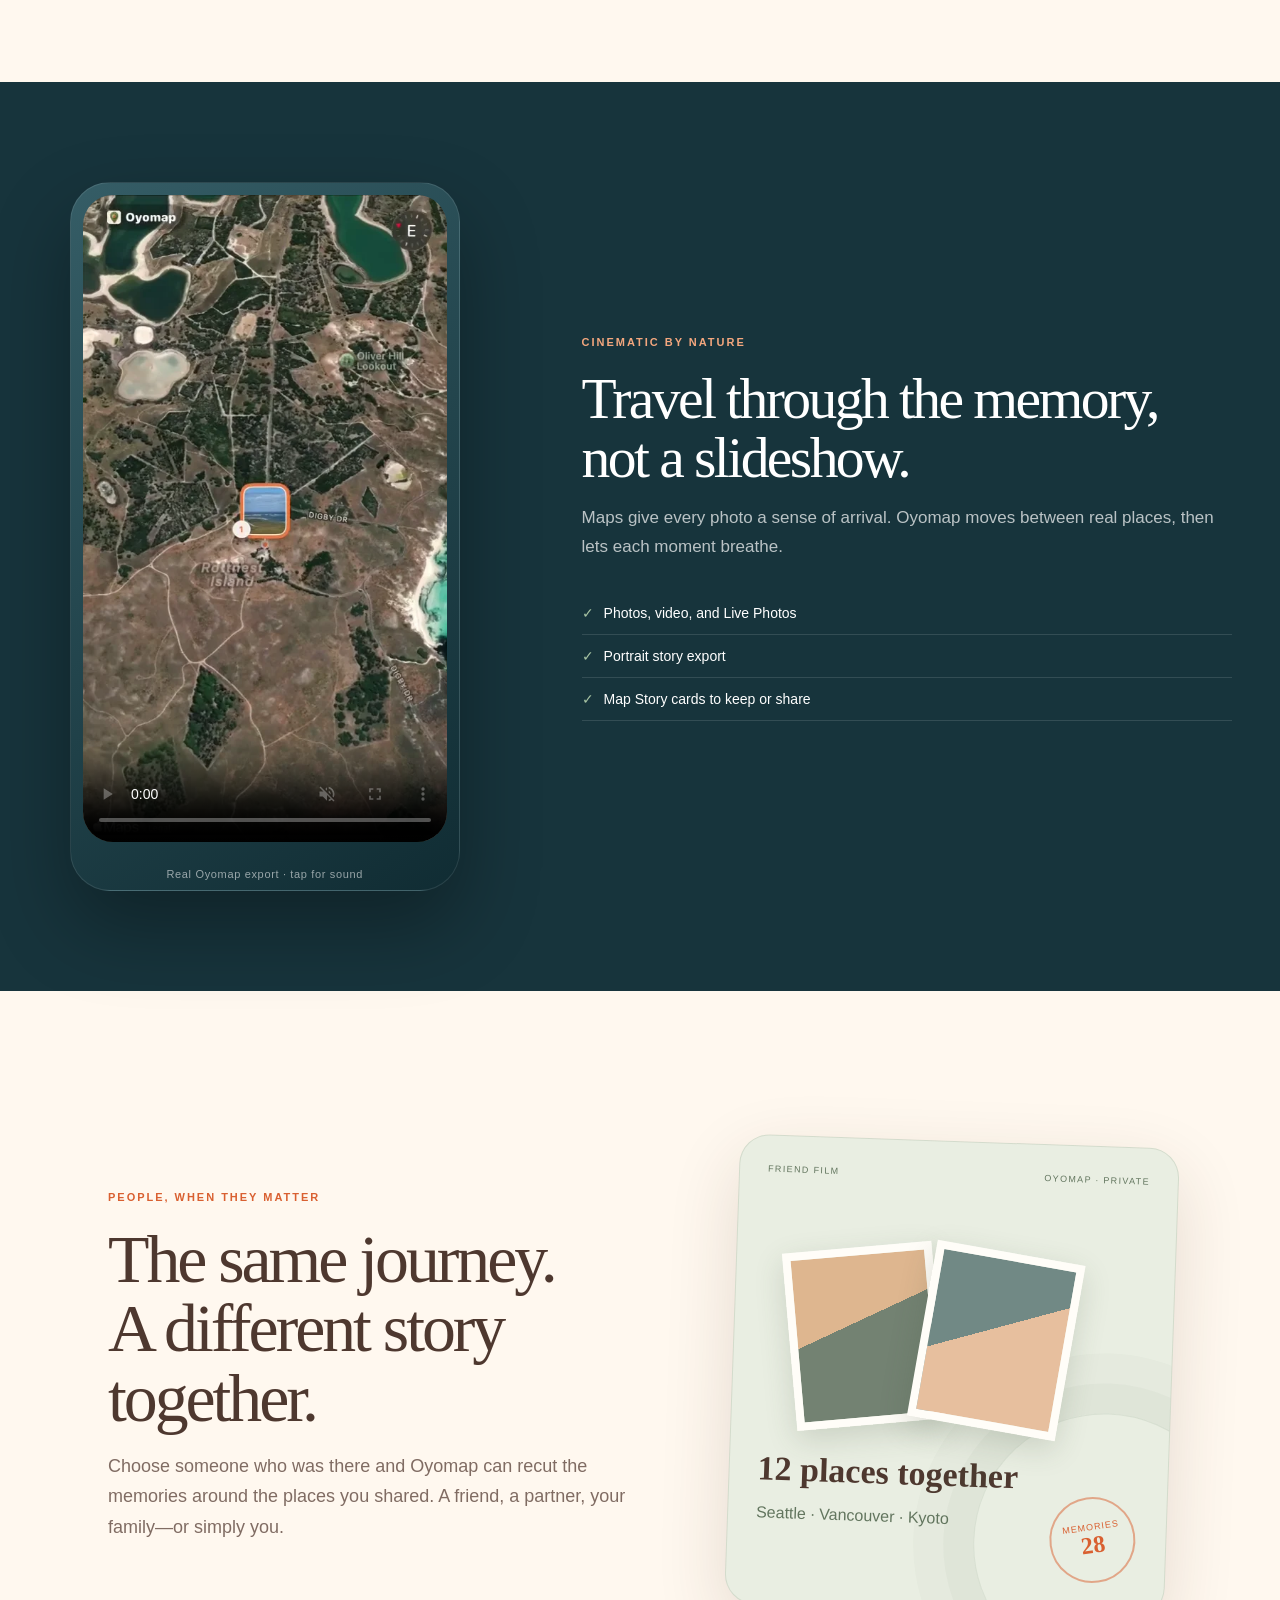
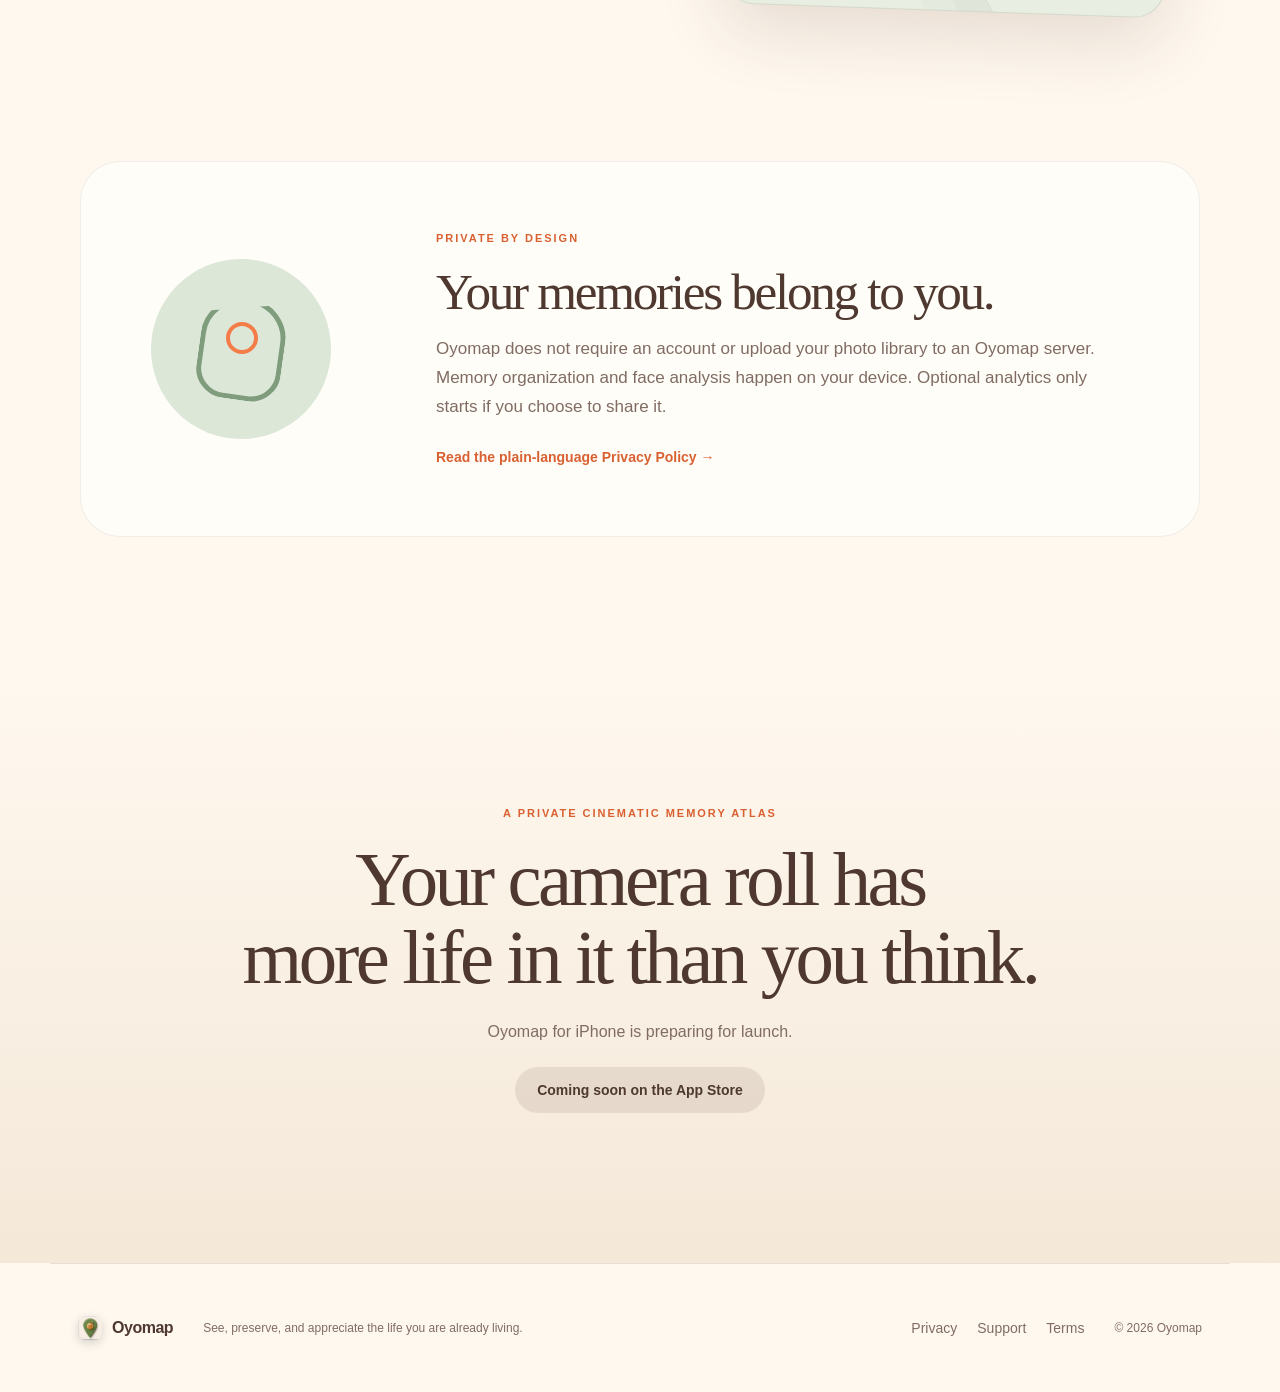
==== commit 96c59377: "Replace homepage mockups with real Oyomap assets" ====
--- a/index.html
+++ b/index.html
@@ -39,9 +39,9 @@
           <path class="journey-path" d="M170 335c48-82 109-116 183-111 26 2 48 12 71 30" fill="none" stroke="#ffd5a8" stroke-width="5" stroke-linecap="round" stroke-dasharray="8 12"/>
           <circle cx="170" cy="335" r="9" fill="#ff8c55" stroke="#fff7ea" stroke-width="5"/><circle cx="424" cy="254" r="9" fill="#ff8c55" stroke="#fff7ea" stroke-width="5"/>
         </svg>
-        <figure class="photo-card main-photo"><img src="assets/hero-memory.webp" alt="A traveler revisiting a coastal memory at sunset"><figcaption><span>Big Sur</span><small>September 2026</small></figcaption></figure>
-        <figure class="photo-card mini-photo"><div class="mini-sky" aria-hidden="true"></div><figcaption><span>The road there</span><small>5:42 PM</small></figcaption></figure>
-        <div class="place-pill"><span class="pin-dot"></span> 3 places · 28 memories</div>
+        <figure class="photo-card main-photo"><img src="assets/oyomap-autoplay-poster.webp" alt="Oyomap map story for Rottnest Island"><figcaption><span>Rottnest Island</span><small>September 2026</small></figcaption></figure>
+        <div class="app-badge"><span class="app-icon" aria-hidden="true"></span><span>Made in Oyomap</span></div>
+        <div class="place-pill"><span class="pin-dot"></span> 1 place · one living story</div>
       </div>
     </section>
 
@@ -56,13 +56,15 @@
       </div>
     </section>
 
-    <section class="film-section">
+    <section class="film-section" aria-labelledby="film-heading">
       <div class="film-frame">
-        <div class="film-map"><span class="route-line"></span><span class="map-label one">SEATTLE</span><span class="map-label two">VANCOUVER</span><span class="map-label three">TOFINO</span></div>
-        <div class="film-memory"><img src="assets/hero-memory.webp" alt="Coastal travel memory"><div class="film-caption">A quiet road, just before sunset.</div></div>
-        <div class="play-button" aria-hidden="true">▶</div>
+        <video class="product-film" autoplay muted loop playsinline controls preload="metadata" poster="assets/oyomap-autoplay-poster.webp" aria-label="Oyomap autoplay map story for Rottnest Island">
+          <source src="assets/oyomap-autoplay.mp4" type="video/mp4">
+          Your browser does not support embedded video.
+        </video>
+        <p class="film-note">Real Oyomap export · tap for sound</p>
       </div>
-      <div class="film-copy"><p class="section-kicker">Cinematic by nature</p><h2>Travel through the memory, not a slideshow.</h2><p>Maps give every photo a sense of arrival. Oyomap moves between real places, then lets each moment breathe.</p><ul><li>Photos, video, and Live Photos</li><li>Portrait story export</li><li>Map Story cards to keep or share</li></ul></div>
+      <div class="film-copy"><p class="section-kicker">Cinematic by nature</p><h2 id="film-heading">Travel through the memory, not a slideshow.</h2><p>Maps give every photo a sense of arrival. Oyomap moves between real places, then lets each moment breathe.</p><ul><li>Photos, video, and Live Photos</li><li>Portrait story export</li><li>Map Story cards to keep or share</li></ul></div>
     </section>
 
     <section class="people-section" id="people">
@@ -81,5 +83,6 @@
   </main>
 
   <footer class="site-footer"><a class="brand small" href="./"><span class="brand-mark"></span><span>Oyomap</span></a><p>See, preserve, and appreciate the life you are already living.</p><nav class="footer-links" aria-label="Footer navigation"><a href="privacy/">Privacy</a><a href="support/">Support</a><a href="terms/">Terms</a></nav><span>© 2026 Oyomap</span></footer>
+  <script>if(window.matchMedia('(prefers-reduced-motion: reduce)').matches){document.querySelectorAll('video[autoplay]').forEach(function(video){video.removeAttribute('autoplay');video.pause()})}</script>
 </body>
-</html>
+</html>
--- a/assets/styles.css
+++ b/assets/styles.css
@@ -1,21 +1,21 @@
 :root{--cream:#fff8ef;--paper:#fffdf8;--ink:#4e382f;--muted:#806c63;--orange:#f47c48;--orange-deep:#d96031;--sage:#7f9c7d;--sage-pale:#dce7d8;--line:rgba(78,56,47,.13);--night:#17343c;--shadow:0 24px 70px rgba(70,45,31,.14);--radius:28px}
-*{box-sizing:border-box}html{scroll-behavior:smooth}body{margin:0;background:var(--cream);color:var(--ink);font-family:-apple-system,BlinkMacSystemFont,"SF Pro Display","Helvetica Neue",sans-serif;-webkit-font-smoothing:antialiased}a{color:inherit}img{display:block;width:100%}.skip-link{position:absolute;left:-999px;top:8px;background:var(--ink);color:#fff;padding:10px 14px;z-index:99}.skip-link:focus{left:8px}.site-header{height:82px;max-width:1240px;margin:auto;padding:0 28px;display:flex;align-items:center;gap:28px}.brand{display:inline-flex;align-items:center;gap:10px;text-decoration:none;font-weight:760;font-size:20px;letter-spacing:-.03em}.brand-mark{width:30px;height:30px;border-radius:10px 14px 13px 14px;background:var(--orange);position:relative;display:inline-block}.brand-mark:before{content:"";position:absolute;width:11px;height:7px;border-radius:100% 0 100% 0;background:var(--sage);right:0;top:-3px;transform:rotate(-18deg)}.site-nav{display:flex;gap:27px;margin-left:auto}.site-nav a,.footer-links a{text-decoration:none;color:var(--muted);font-size:14px}.site-nav a:hover,.footer-links a:hover{color:var(--ink)}.nav-cta{font-size:13px;text-decoration:none;border:1px solid var(--line);padding:10px 15px;border-radius:999px;background:rgba(255,255,255,.45)}
+*{box-sizing:border-box}html{scroll-behavior:smooth}body{margin:0;background:var(--cream);color:var(--ink);font-family:-apple-system,BlinkMacSystemFont,"SF Pro Display","Helvetica Neue",sans-serif;-webkit-font-smoothing:antialiased}a{color:inherit}img{display:block;width:100%}.skip-link{position:absolute;left:-999px;top:8px;background:var(--ink);color:#fff;padding:10px 14px;z-index:99}.skip-link:focus{left:8px}.site-header{height:82px;max-width:1240px;margin:auto;padding:0 28px;display:flex;align-items:center;gap:28px}.brand{display:inline-flex;align-items:center;gap:10px;text-decoration:none;font-weight:760;font-size:20px;letter-spacing:-.03em}.brand-mark,.app-icon{display:inline-block;flex:0 0 auto;background-image:url("oyomap-app-icon-source.jpeg");background-repeat:no-repeat;background-size:44.7px 58.8px;background-position:-7.3px -5.9px}.brand-mark{width:30px;height:30px;border-radius:9px;box-shadow:0 3px 10px rgba(20,37,42,.18)}.site-nav{display:flex;gap:27px;margin-left:auto}.site-nav a,.footer-links a{text-decoration:none;color:var(--muted);font-size:14px}.site-nav a:hover,.footer-links a:hover{color:var(--ink)}.nav-cta{font-size:13px;text-decoration:none;border:1px solid var(--line);padding:10px 15px;border-radius:999px;background:rgba(255,255,255,.45)}
 .home-hero{max-width:1240px;margin:auto;min-height:760px;padding:60px 28px 90px;display:grid;grid-template-columns:.88fr 1.12fr;align-items:center;gap:42px}.eyebrow,.section-kicker{text-transform:uppercase;letter-spacing:.18em;font-size:11px;font-weight:800;color:var(--orange-deep);margin:0 0 22px}.home-hero h1{font-family:Iowan Old Style,Baskerville,Georgia,serif;font-size:clamp(58px,6.6vw,96px);line-height:.91;letter-spacing:-.065em;margin:0 0 28px;font-weight:500}.lead{max-width:560px;font-size:19px;line-height:1.58;color:var(--muted);margin:0}.hero-actions{display:flex;align-items:center;gap:24px;margin-top:34px}.button{display:inline-flex;justify-content:center;align-items:center;text-decoration:none;border-radius:999px;padding:15px 22px;font-size:14px;font-weight:700}.button.primary{background:var(--ink);color:#fff;box-shadow:0 10px 28px rgba(78,56,47,.18)}.button.muted{background:rgba(78,56,47,.1);color:var(--ink)}.text-link{font-weight:700;text-decoration:none;font-size:14px}.trust-line{font-size:12px;color:var(--muted);margin-top:24px}.trust-line span{color:var(--sage);margin-right:5px}
-.memory-stage{height:650px;position:relative;isolation:isolate}.globe{position:absolute;width:540px;height:540px;left:50%;top:52%;transform:translate(-50%,-50%);z-index:-1}.journey-path{animation:dash 16s linear infinite}.map-orbit{position:absolute;border:1px solid rgba(78,56,47,.14);border-radius:50%;left:50%;top:52%;transform:translate(-50%,-50%) rotate(-16deg)}.orbit-one{width:610px;height:250px}.orbit-two{width:460px;height:630px;transform:translate(-50%,-50%) rotate(63deg)}.photo-card{margin:0;position:absolute;background:var(--paper);padding:10px;border-radius:5px;box-shadow:var(--shadow);transform:rotate(-5deg)}.photo-card img{height:330px;object-fit:cover;object-position:67% center;border-radius:2px}.photo-card figcaption{padding:13px 6px 8px;display:flex;justify-content:space-between;align-items:end}.photo-card figcaption span{font-family:Iowan Old Style,Georgia,serif;font-size:23px}.photo-card figcaption small{font-size:9px;letter-spacing:.08em;color:var(--muted);text-transform:uppercase}.main-photo{width:315px;right:4%;top:10%;animation:float 8s ease-in-out infinite}.mini-photo{width:182px;left:4%;bottom:10%;transform:rotate(7deg);animation:float-small 9s ease-in-out infinite}.mini-sky{height:190px;background:linear-gradient(180deg,#859fa3,#f4c39a 55%,#4b645b);border-radius:2px;position:relative;overflow:hidden}.mini-sky:after{content:"";position:absolute;left:-20%;right:-20%;bottom:-24%;height:58%;background:#314f47;transform:rotate(-8deg);border-radius:50%}.mini-photo figcaption{display:block}.mini-photo figcaption span{font-size:15px}.mini-photo figcaption small{display:block;margin-top:4px}.place-pill{position:absolute;left:17%;top:18%;background:rgba(255,253,248,.92);backdrop-filter:blur(12px);border:1px solid rgba(255,255,255,.7);padding:12px 16px;border-radius:999px;font-size:12px;font-weight:700;box-shadow:0 10px 30px rgba(26,47,51,.18)}.pin-dot{display:inline-block;width:8px;height:8px;border-radius:50%;background:var(--orange);margin-right:6px}
+.memory-stage{height:650px;position:relative;isolation:isolate}.globe{position:absolute;width:540px;height:540px;left:50%;top:52%;transform:translate(-50%,-50%);z-index:-1}.journey-path{animation:dash 16s linear infinite}.map-orbit{position:absolute;border:1px solid rgba(78,56,47,.14);border-radius:50%;left:50%;top:52%;transform:translate(-50%,-50%) rotate(-16deg)}.orbit-one{width:610px;height:250px}.orbit-two{width:460px;height:630px;transform:translate(-50%,-50%) rotate(63deg)}.photo-card{margin:0;position:absolute;background:var(--paper);padding:10px;border-radius:5px;box-shadow:var(--shadow);transform:rotate(-5deg)}.photo-card img{width:100%;height:auto;aspect-ratio:512/910;object-fit:cover;border-radius:2px}.photo-card figcaption{padding:13px 6px 8px;display:flex;justify-content:space-between;align-items:end;gap:12px}.photo-card figcaption span{font-family:Iowan Old Style,Georgia,serif;font-size:21px}.photo-card figcaption small{font-size:9px;letter-spacing:.08em;color:var(--muted);text-transform:uppercase;text-align:right}.main-photo{width:276px;right:5%;top:4%;animation:float 8s ease-in-out infinite}.app-badge{position:absolute;left:8%;bottom:15%;display:flex;align-items:center;gap:11px;background:rgba(255,253,248,.92);backdrop-filter:blur(12px);border:1px solid rgba(255,255,255,.7);padding:9px 14px 9px 9px;border-radius:15px;font-size:12px;font-weight:750;box-shadow:0 12px 32px rgba(26,47,51,.2)}.app-icon{width:34px;height:34px;border-radius:10px;background-size:50.7px 66.6px;background-position:-8.3px -6.7px}.place-pill{position:absolute;left:12%;top:18%;background:rgba(255,253,248,.92);backdrop-filter:blur(12px);border:1px solid rgba(255,255,255,.7);padding:12px 16px;border-radius:999px;font-size:12px;font-weight:700;box-shadow:0 10px 30px rgba(26,47,51,.18)}.pin-dot{display:inline-block;width:8px;height:8px;border-radius:50%;background:var(--orange);margin-right:6px}
 .intro{padding:120px 28px 140px;max-width:1160px;margin:auto;text-align:center}.intro h2,.film-copy h2,.people-copy h2,.privacy-section h2,.download-section h2{font-family:Iowan Old Style,Baskerville,Georgia,serif;font-weight:500;letter-spacing:-.045em;line-height:1.02;margin:0;font-size:clamp(44px,5.3vw,72px)}.intro h2 em{font-weight:500;color:var(--orange-deep)}.section-lead{font-size:18px;line-height:1.6;color:var(--muted);max-width:580px;margin:26px auto 0}.steps{display:grid;grid-template-columns:repeat(3,1fr);gap:20px;margin-top:70px;text-align:left}.steps article{padding:30px;border-top:1px solid var(--line)}.steps article>span{font-size:11px;color:var(--orange-deep);font-weight:800;letter-spacing:.12em}.steps h3{font-family:Iowan Old Style,Georgia,serif;font-size:24px;font-weight:500;margin:30px 0 10px}.steps p{color:var(--muted);line-height:1.6;font-size:15px}
-.film-section{background:var(--night);color:#fff;padding:100px max(28px,calc((100vw - 1184px)/2));display:grid;grid-template-columns:1.1fr .9fr;gap:80px;align-items:center}.film-frame{aspect-ratio:4/3;position:relative;border-radius:32px;overflow:hidden;background:#284c55;box-shadow:0 35px 80px rgba(0,0,0,.32)}.film-map{position:absolute;inset:0;background:radial-gradient(circle at 70% 20%,rgba(142,166,132,.5),transparent 30%),linear-gradient(135deg,#203d45,#335961)}.film-map:before,.film-map:after{content:"";position:absolute;border:1px solid rgba(255,255,255,.1);width:130%;height:60%;left:-15%;border-radius:50%;transform:rotate(-10deg)}.film-map:after{transform:rotate(55deg);height:130%;top:-20%}.route-line{position:absolute;width:52%;height:45%;left:12%;top:29%;border-top:3px dashed #f6c393;border-radius:50%;transform:rotate(-20deg)}.map-label{position:absolute;font-size:8px;letter-spacing:.15em;color:rgba(255,255,255,.6)}.map-label.one{left:10%;bottom:20%}.map-label.two{left:43%;top:27%}.map-label.three{right:11%;top:15%}.film-memory{position:absolute;width:48%;right:7%;top:9%;background:#fff;padding:8px 8px 15px;transform:rotate(3deg);box-shadow:0 18px 50px rgba(0,0,0,.28)}.film-memory img{height:260px;object-fit:cover;object-position:67% center}.film-caption{color:var(--ink);font-family:Iowan Old Style,Georgia,serif;font-size:15px;padding:12px 5px 0}.play-button{position:absolute;left:46%;top:54%;width:60px;height:60px;border-radius:50%;display:grid;place-items:center;background:var(--orange);box-shadow:0 12px 30px rgba(0,0,0,.3);padding-left:4px}.film-copy .section-kicker{color:#f4a77e}.film-copy h2{font-size:clamp(40px,4.5vw,62px)}.film-copy>p:not(.section-kicker){color:rgba(255,255,255,.7);line-height:1.7;font-size:17px}.film-copy ul{list-style:none;padding:0;margin-top:30px}.film-copy li{padding:13px 0;border-bottom:1px solid rgba(255,255,255,.12);font-size:14px}.film-copy li:before{content:"✓";color:#a8c5a4;margin-right:10px}
+.film-section{background:var(--night);color:#fff;padding:100px max(28px,calc((100vw - 1184px)/2));display:grid;grid-template-columns:minmax(330px,.8fr) 1.2fr;gap:100px;align-items:center}.film-frame{position:relative;justify-self:center;width:min(100%,390px);padding:12px 12px 48px;border-radius:40px;background:linear-gradient(145deg,#355d66,#102c33);box-shadow:0 35px 80px rgba(0,0,0,.32);border:1px solid rgba(255,255,255,.1)}.product-film{display:block;width:100%;aspect-ratio:512/910;object-fit:cover;border-radius:30px;background:#102c33}.film-note{position:absolute;left:0;right:0;bottom:10px;margin:0;text-align:center;color:rgba(255,255,255,.56);font-size:11px;letter-spacing:.06em}.film-copy .section-kicker{color:#f4a77e}.film-copy h2{font-size:clamp(40px,4.5vw,62px)}.film-copy>p:not(.section-kicker){color:rgba(255,255,255,.7);line-height:1.7;font-size:17px}.film-copy ul{list-style:none;padding:0;margin-top:30px}.film-copy li{padding:13px 0;border-bottom:1px solid rgba(255,255,255,.12);font-size:14px}.film-copy li:before{content:"✓";color:#a8c5a4;margin-right:10px}
 .people-section{max-width:1120px;margin:auto;padding:150px 28px;display:grid;grid-template-columns:1fr 440px;gap:100px;align-items:center}.people-copy>p:not(.section-kicker){font-size:18px;line-height:1.7;color:var(--muted);max-width:520px}.passport-card{position:relative;background:#e9eee2;border:1px solid rgba(82,105,76,.14);border-radius:30px;padding:28px;min-height:470px;box-shadow:var(--shadow);transform:rotate(2deg);overflow:hidden}.passport-card:before{content:"";position:absolute;width:260px;height:260px;border:1px solid rgba(72,98,72,.1);border-radius:50%;right:-70px;bottom:-60px;box-shadow:0 0 0 30px rgba(72,98,72,.035),0 0 0 60px rgba(72,98,72,.025)}.passport-top{display:flex;justify-content:space-between;font-size:9px;letter-spacing:.15em;color:#62755e}.portrait-pair{display:flex;margin:70px 0 28px}.portrait{width:150px;height:178px;border:8px solid var(--paper);box-shadow:0 10px 30px rgba(62,78,57,.18);background:linear-gradient(160deg,#deb68f 0 42%,#738272 42%)}.portrait-a{transform:rotate(-7deg);margin-left:27px}.portrait-b{transform:rotate(8deg);margin-left:-18px;background:linear-gradient(155deg,#718985 0 44%,#e7bf9e 44%)}.passport-card h3{font-family:Iowan Old Style,Georgia,serif;font-size:34px;margin:0}.passport-card p{color:#62755e}.stamp{position:absolute;right:30px;bottom:32px;width:86px;height:86px;border:2px solid rgba(217,96,49,.5);border-radius:50%;display:grid;place-content:center;text-align:center;color:var(--orange-deep);font-size:9px;letter-spacing:.11em;transform:rotate(-10deg)}.stamp strong{font-size:24px;letter-spacing:0;font-family:Iowan Old Style,Georgia,serif}
 .privacy-section{margin:0 auto 140px;max-width:1120px;padding:70px;border-radius:40px;background:var(--paper);display:grid;grid-template-columns:220px 1fr;gap:65px;align-items:center;border:1px solid rgba(78,56,47,.08)}.privacy-symbol{width:180px;height:180px;border-radius:50%;background:var(--sage-pale);display:grid;place-items:center;position:relative}.privacy-symbol:before{content:"";width:75px;height:92px;border:5px solid var(--sage);border-radius:40px 40px 30px 30px;clip-path:polygon(0 18%,100% 0,100% 100%,0 100%);transform:rotate(8deg)}.privacy-symbol span{position:absolute;width:32px;height:32px;border:4px solid var(--orange);border-radius:50%;top:63px;left:75px}.privacy-section h2{font-size:clamp(42px,4vw,60px)}.privacy-section p:not(.section-kicker){color:var(--muted);line-height:1.7;font-size:17px;max-width:670px}.privacy-section .text-link{display:inline-block;margin-top:10px;color:var(--orange-deep)}
-.download-section{text-align:center;padding:130px 28px 150px;background:linear-gradient(180deg,transparent,#f4e8d8)}.download-section h2{font-size:clamp(48px,6vw,80px)}.download-section>p:not(.section-kicker){color:var(--muted);margin:26px 0}.site-footer{max-width:1180px;margin:auto;padding:45px 28px;display:grid;grid-template-columns:auto 1fr auto auto;gap:30px;align-items:center;border-top:1px solid var(--line);font-size:12px;color:var(--muted)}.brand.small{font-size:16px;color:var(--ink)}.brand.small .brand-mark{width:24px;height:24px;border-radius:8px}.footer-links{display:flex;gap:20px}.site-footer>span{white-space:nowrap}
+.download-section{text-align:center;padding:130px 28px 150px;background:linear-gradient(180deg,transparent,#f4e8d8)}.download-section h2{font-size:clamp(48px,6vw,80px)}.download-section>p:not(.section-kicker){color:var(--muted);margin:26px 0}.site-footer{max-width:1180px;margin:auto;padding:45px 28px;display:grid;grid-template-columns:auto 1fr auto auto;gap:30px;align-items:center;border-top:1px solid var(--line);font-size:12px;color:var(--muted)}.brand.small{font-size:16px;color:var(--ink)}.brand.small .brand-mark{width:24px;height:24px;border-radius:8px;background-size:35.8px 47px;background-position:-5.9px -4.8px}.footer-links{display:flex;gap:20px}.site-footer>span{white-space:nowrap}
 .legal-page{max-width:940px;margin:auto;padding:55px 28px 110px}.legal-hero{padding:45px 0 55px;border-bottom:1px solid var(--line)}.legal-hero h1{font-family:Iowan Old Style,Georgia,serif;font-size:clamp(44px,7vw,70px);font-weight:500;line-height:1;letter-spacing:-.05em;margin:0 0 20px}.legal-hero .lead{font-size:17px}.meta{font-size:12px;color:var(--muted);margin-top:20px}.legal-body{padding:45px 0;max-width:780px}.legal-body h2{font-family:Iowan Old Style,Georgia,serif;font-weight:500;font-size:27px;margin:46px 0 12px}.legal-body h3{font-size:17px;margin:30px 0 8px}.legal-body p,.legal-body li{font-size:15px;line-height:1.72;color:#655249}.legal-body li{margin:7px 0}.callout{background:var(--paper);border:1px solid var(--line);border-radius:18px;padding:18px 22px;margin-bottom:36px}.callout p{margin:0}.data-table{width:100%;border-collapse:collapse;margin:25px 0;font-size:13px}.data-table th,.data-table td{text-align:left;vertical-align:top;padding:14px;border-bottom:1px solid var(--line);line-height:1.5}.data-table th{font-size:10px;text-transform:uppercase;letter-spacing:.1em;color:var(--muted)}details{border-bottom:1px solid var(--line);padding:17px 0}summary{font-weight:700;cursor:pointer}details p{padding-right:20px}.legal-page .button{margin-top:20px;background:var(--ink);color:#fff}
-@keyframes float{0%,100%{transform:rotate(-5deg) translateY(0)}50%{transform:rotate(-3deg) translateY(-13px)}}@keyframes float-small{0%,100%{transform:rotate(7deg) translateY(0)}50%{transform:rotate(9deg) translateY(-10px)}}@keyframes dash{to{stroke-dashoffset:-200}}
+@keyframes float{0%,100%{transform:rotate(-5deg) translateY(0)}50%{transform:rotate(-3deg) translateY(-13px)}}@keyframes dash{to{stroke-dashoffset:-200}}
 @media(max-width:900px){.site-nav{display:none}.site-header{height:70px}.nav-cta{margin-left:auto}.home-hero{grid-template-columns:1fr;padding-top:70px;overflow:hidden}.hero-copy{text-align:center}.lead{margin-inline:auto}.hero-actions{justify-content:center}.memory-stage{height:600px;margin-top:10px}.film-section,.people-section{grid-template-columns:1fr}.film-section{gap:55px}.people-section{gap:60px}.people-copy{text-align:center}.passport-card{max-width:440px;width:100%;margin:auto}.privacy-section{grid-template-columns:1fr;text-align:center;margin-inline:20px}.privacy-symbol{margin:auto}.site-footer{grid-template-columns:1fr 1fr}.site-footer p{display:none}}
-@media(max-width:620px){.site-header{padding-inline:18px}.home-hero{padding:52px 18px 80px}.home-hero h1{font-size:56px}.hero-actions{flex-direction:column;gap:18px}.memory-stage{height:470px;width:560px;left:50%;transform:translateX(-50%) scale(.86)}.globe{width:430px;height:430px}.main-photo{width:250px;right:9%;top:12%}.photo-card img{height:260px}.mini-photo{width:145px;left:10%}.mini-sky{height:145px}.orbit-one{width:490px}.orbit-two{height:500px}.intro{padding:95px 20px}.steps{grid-template-columns:1fr;margin-top:50px}.steps article{padding:24px 6px}.film-section{padding:85px 20px}.film-frame{aspect-ratio:3/4}.film-memory{width:62%;right:4%;top:13%}.film-memory img{height:245px}.people-section{padding:100px 20px}.passport-card{min-height:430px;padding:22px}.privacy-section{padding:48px 24px;gap:35px}.privacy-symbol{width:140px;height:140px;transform:scale(.8)}.download-section{padding:100px 20px}.site-footer{padding:35px 20px;grid-template-columns:1fr auto}.footer-links{grid-column:1/-1;grid-row:1}.site-footer .brand{grid-column:1}.legal-page{padding-inline:20px}.data-table thead{display:none}.data-table,.data-table tbody,.data-table tr,.data-table td{display:block}.data-table tr{padding:12px 0;border-bottom:1px solid var(--line)}.data-table td{border:0;padding:5px 0}.data-table td:before{content:attr(data-label);display:block;font-size:9px;text-transform:uppercase;letter-spacing:.1em;color:var(--muted)}}
-@media(prefers-reduced-motion:reduce){html{scroll-behavior:auto}.journey-path,.main-photo,.mini-photo{animation:none}}
+@media(max-width:620px){.site-header{padding-inline:18px}.home-hero{padding:52px 18px 80px}.home-hero h1{font-size:56px}.hero-actions{flex-direction:column;gap:18px}.memory-stage{height:490px;width:560px;left:50%;transform:translateX(-50%) scale(.86)}.globe{width:430px;height:430px}.main-photo{width:220px;right:13%;top:3%}.app-badge{left:12%;bottom:13%}.orbit-one{width:490px}.orbit-two{height:500px}.intro{padding:95px 20px}.steps{grid-template-columns:1fr;margin-top:50px}.steps article{padding:24px 6px}.film-section{padding:85px 20px}.film-frame{width:min(100%,340px)}.people-section{padding:100px 20px}.passport-card{min-height:430px;padding:22px}.privacy-section{padding:48px 24px;gap:35px}.privacy-symbol{width:140px;height:140px;transform:scale(.8)}.download-section{padding:100px 20px}.site-footer{padding:35px 20px;grid-template-columns:1fr auto}.footer-links{grid-column:1/-1;grid-row:1}.site-footer .brand{grid-column:1}.legal-page{padding-inline:20px}.data-table thead{display:none}.data-table,.data-table tbody,.data-table tr,.data-table td{display:block}.data-table tr{padding:12px 0;border-bottom:1px solid var(--line)}.data-table td{border:0;padding:5px 0}.data-table td:before{content:attr(data-label);display:block;font-size:9px;text-transform:uppercase;letter-spacing:.1em;color:var(--muted)}}
+@media(prefers-reduced-motion:reduce){html{scroll-behavior:auto}.journey-path,.main-photo{animation:none}}
 @media(prefers-color-scheme:dark){:root{--cream:#1d1b18;--paper:#27231f;--ink:#f2e8dd;--muted:#b9aaa0;--line:rgba(255,255,255,.12);--sage-pale:#2f3d30;--shadow:0 24px 70px rgba(0,0,0,.3)}.passport-card{background:#283127}.button.primary{background:#f2e8dd;color:#2d231e}.privacy-section{background:#25221f}.download-section{background:linear-gradient(180deg,transparent,#2a241e)}}
 .download-section h1{font-family:Iowan Old Style,Baskerville,Georgia,serif;font-weight:500;letter-spacing:-.045em;line-height:1.02;margin:0;font-size:clamp(48px,6vw,80px)}
 
 /* Mobile containment: fixed-size hero art must never define the page width. */
 html,body{max-width:100%;overflow-x:clip}.home-hero{width:100%;grid-template-columns:minmax(0,.88fr) minmax(0,1.12fr)}.home-hero>*{min-width:0}
 @media(max-width:900px){.home-hero{grid-template-columns:minmax(0,1fr)}.hero-copy{width:100%;max-width:680px;margin-inline:auto}}
-@media(max-width:620px){.site-header{padding-inline:20px}.brand{font-size:18px}.nav-cta{font-size:12px;padding:9px 13px}.home-hero{padding:46px 20px 76px}.home-hero h1{font-size:clamp(45px,13vw,56px);line-height:.94;letter-spacing:-.055em}.home-hero .lead{font-size:17px;line-height:1.52}.hero-actions{width:100%;margin-top:28px;gap:17px}.hero-actions .button{width:100%;max-width:330px;white-space:normal;text-align:center;line-height:1.25}.trust-line{max-width:310px;margin:22px auto 0;line-height:1.45}.memory-stage{width:100%;max-width:100%;height:450px;left:auto;transform:none}.globe{width:410px;height:410px}.orbit-one{width:450px}.orbit-two{width:390px;height:470px}.main-photo{width:230px;right:0}.photo-card img{height:238px}.mini-photo{width:132px;left:0}.mini-sky{height:132px}.place-pill{left:2%;top:20%;font-size:10px;padding:10px 12px}}
+@media(max-width:620px){.site-header{padding-inline:20px}.brand{font-size:18px}.nav-cta{font-size:12px;padding:9px 13px}.home-hero{padding:46px 20px 76px}.home-hero h1{font-size:clamp(45px,13vw,56px);line-height:.94;letter-spacing:-.055em}.home-hero .lead{font-size:17px;line-height:1.52}.hero-actions{width:100%;margin-top:28px;gap:17px}.hero-actions .button{width:100%;max-width:330px;white-space:normal;text-align:center;line-height:1.25}.trust-line{max-width:310px;margin:22px auto 0;line-height:1.45}.memory-stage{width:100%;max-width:100%;height:450px;left:auto;transform:none}.globe{width:410px;height:410px}.orbit-one{width:450px}.orbit-two{width:390px;height:470px}.main-photo{width:210px;right:2%;top:2%}.photo-card img{height:auto}.app-badge{left:2%;bottom:7%}.place-pill{left:2%;top:20%;font-size:10px;padding:10px 12px}}
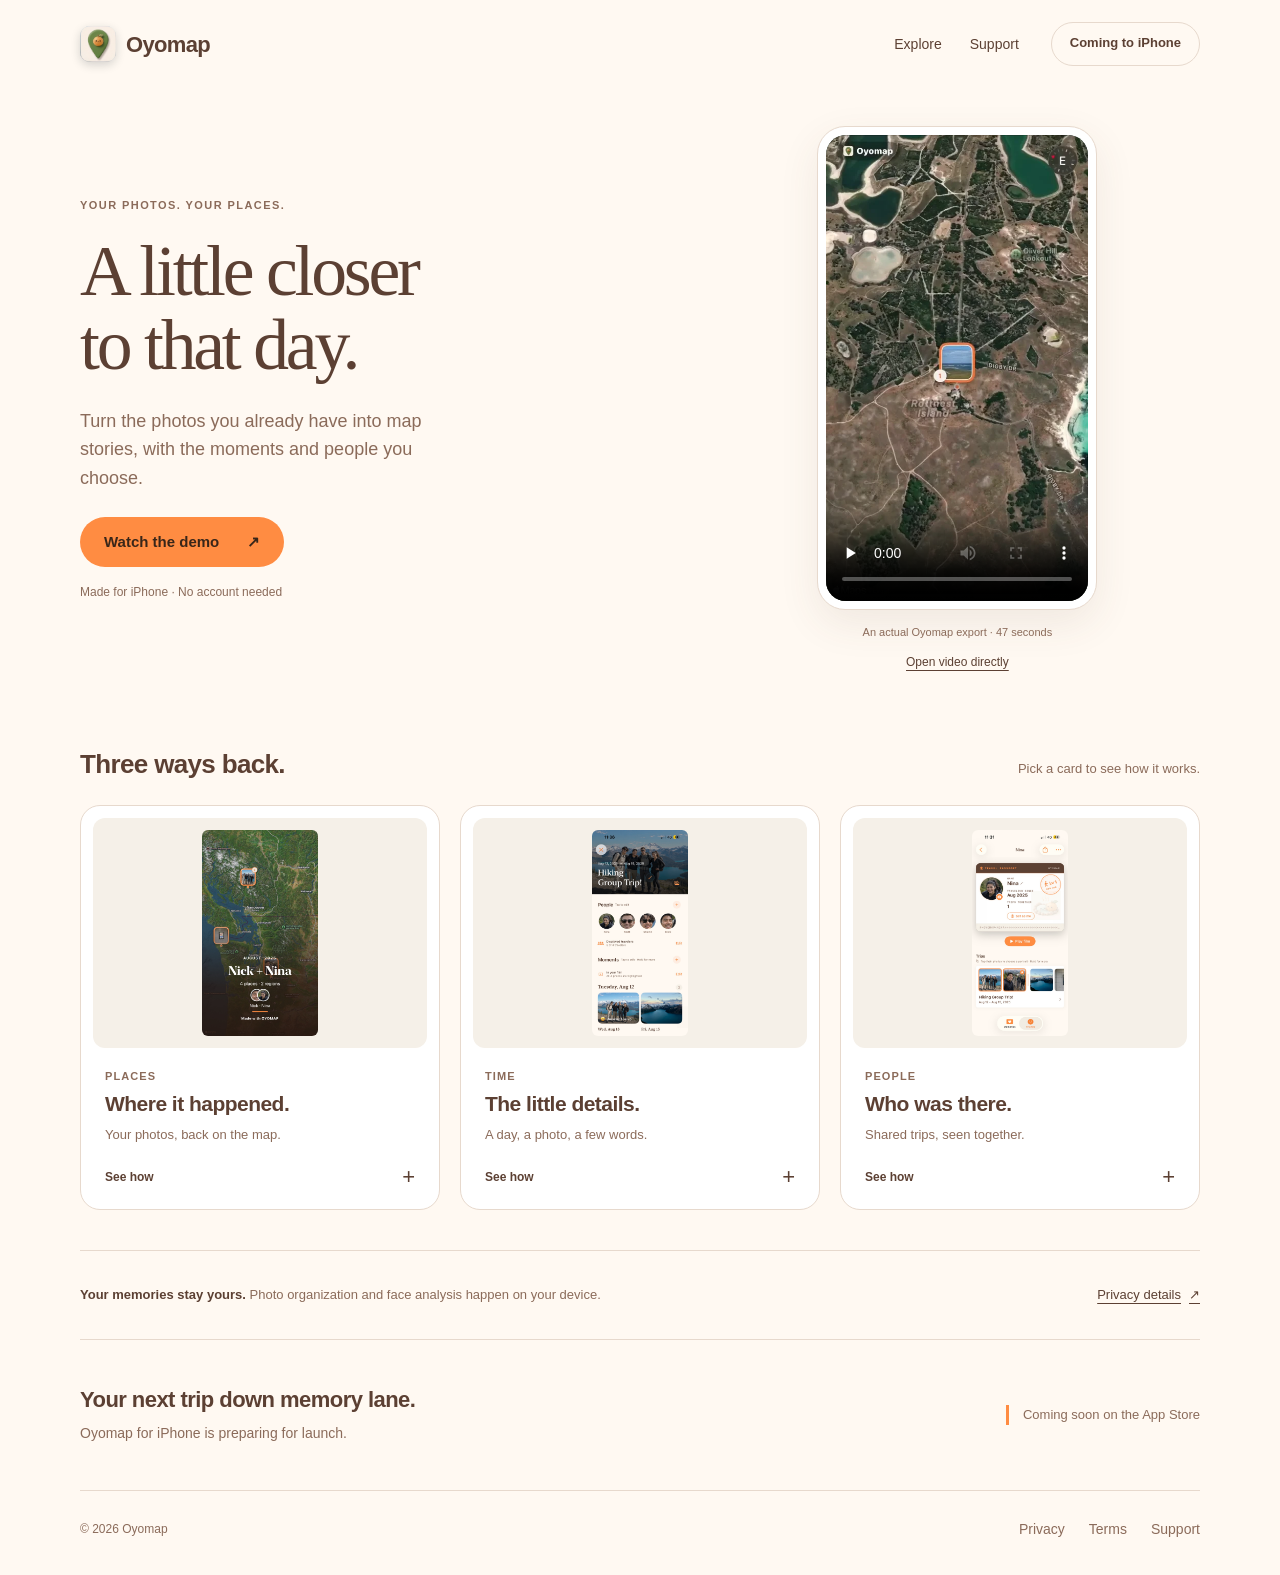
==== commit b51ad5e9: "Apply Oyomap UI review to homepage" ====
--- a/index.html
+++ b/index.html
@@ -3,86 +3,62 @@
 <head>
   <meta charset="utf-8">
   <meta name="viewport" content="width=device-width, initial-scale=1">
-  <meta name="description" content="Oyomap is a private map-based journal that turns the photos you already have into cinematic stories of the places, moments, and people you choose.">
-  <meta name="theme-color" content="#fff8ef">
-  <title>Oyomap — See how much you have lived</title>
+  <meta name="description" content="Turn your photos into map stories. Revisit the places, moments, and people you choose with Oyomap for iPhone.">
+  <meta name="theme-color" content="#fff9f2">
+  <title>Oyomap — A little closer to that day</title>
   <link rel="canonical" href="https://www.oyomap.com/">
-  <link rel="icon" type="image/svg+xml" href="data:image/svg+xml,%3Csvg xmlns='http://www.w3.org/2000/svg' viewBox='0 0 64 64'%3E%3Crect width='64' height='64' rx='18' fill='%23F47C48'/%3E%3Cpath d='M17 34c0-10 7-18 16-18 8 0 14 5 14 13 0 12-14 22-14 22S17 43 17 34Z' fill='%23FFF8EF'/%3E%3Ccircle cx='33' cy='29' r='6' fill='%23F47C48'/%3E%3Cpath d='M34 14c4-6 10-7 14-4-2 5-7 7-14 4Z' fill='%237EA27C'/%3E%3C/svg%3E">
   <link rel="stylesheet" href="assets/styles.css">
+  <link rel="stylesheet" href="assets/home.css">
+  <script src="assets/home.js" defer></script>
 </head>
-<body>
+<body class="home">
   <a class="skip-link" href="#main">Skip to content</a>
-  <header class="site-header">
+  <header class="web-header page-width">
     <a class="brand" href="./" aria-label="Oyomap home"><span class="brand-mark" aria-hidden="true"></span><span>Oyomap</span></a>
-    <nav class="site-nav" aria-label="Primary navigation">
-      <a href="#how">How it works</a><a href="#people">People</a><a href="#privacy">Privacy</a><a href="support/">Support</a>
-    </nav>
-    <a class="nav-cta" href="#download">Coming soon</a>
+    <nav aria-label="Primary navigation"><a href="#explore">Explore</a><a href="support/">Support</a></nav>
+    <a class="launch-link" href="#launch">Coming to iPhone</a>
   </header>
-
   <main id="main">
-    <section class="home-hero">
-      <div class="hero-copy">
-        <p class="eyebrow">Your life, mapped.</p>
-        <h1>See how much<br>you have lived.</h1>
-        <p class="lead">Oyomap turns the photos you already have into a private map-based journal—and cinematic stories of the places, moments, and people you choose.</p>
-        <div class="hero-actions"><a class="button primary" href="#download">Coming soon on the App Store</a><a class="text-link" href="#how">See how it works <span>↓</span></a></div>
-        <p class="trust-line"><span aria-hidden="true">●</span> No account. Your memories stay on your device.</p>
+    <section class="hero page-width" aria-labelledby="hero-title">
+      <div class="hero-intro">
+        <p class="eyebrow">Your photos. Your places.</p>
+        <h1 id="hero-title">A little closer<br>to that day.</h1>
+        <p class="hero-description">Turn the photos you already have into map stories, with the moments and people you choose.</p>
+        <a class="primary-action" href="#demo">Watch the demo <span aria-hidden="true">↗</span></a>
+        <p class="hero-note">Made for iPhone · No account needed</p>
       </div>
-      <div class="memory-stage" aria-label="A cinematic Oyomap journey from San Francisco to the coast">
-        <div class="map-orbit orbit-one"></div><div class="map-orbit orbit-two"></div>
-        <svg class="globe" viewBox="0 0 520 520" role="img" aria-label="Stylized globe with a journey path">
-          <defs><radialGradient id="sea" cx="34%" cy="26%"><stop offset="0" stop-color="#4e7480"/><stop offset=".7" stop-color="#254953"/><stop offset="1" stop-color="#16323a"/></radialGradient><filter id="shadow"><feDropShadow dx="0" dy="18" stdDeviation="20" flood-opacity=".28"/></filter></defs>
-          <circle cx="260" cy="260" r="205" fill="url(#sea)" filter="url(#shadow)"/>
-          <path d="M102 195c53-61 114-77 153-64 25 8 33 27 22 49-12 23-9 45 23 58 28 11 39 32 22 55-21 29-25 65-4 97-42 31-97 45-143 23-43-21-56-61-35-93 14-21 3-46-24-59-24-12-30-38-14-66Z" fill="#8da888" opacity=".84"/>
-          <path d="M331 112c49 18 83 54 105 100-34 2-55 17-58 45-3 24-19 39-48 43-27 4-38-15-27-39 12-26 2-43-18-58-23-17-15-70 46-91Z" fill="#b1bd8f" opacity=".72"/>
-          <path class="journey-path" d="M170 335c48-82 109-116 183-111 26 2 48 12 71 30" fill="none" stroke="#ffd5a8" stroke-width="5" stroke-linecap="round" stroke-dasharray="8 12"/>
-          <circle cx="170" cy="335" r="9" fill="#ff8c55" stroke="#fff7ea" stroke-width="5"/><circle cx="424" cy="254" r="9" fill="#ff8c55" stroke="#fff7ea" stroke-width="5"/>
-        </svg>
-        <figure class="photo-card main-photo"><img src="assets/oyomap-autoplay-poster.webp" alt="Oyomap map story for Rottnest Island"><figcaption><span>Rottnest Island</span><small>September 2026</small></figcaption></figure>
-        <div class="app-badge"><span class="app-icon" aria-hidden="true"></span><span>Made in Oyomap</span></div>
-        <div class="place-pill"><span class="pin-dot"></span> 1 place · one living story</div>
+      <figure class="demo" id="demo">
+        <div class="video-shell">
+          <video id="product-film" controls playsinline preload="none" poster="assets/oyomap-autoplay-poster.webp" aria-label="Play the 47-second Oyomap map story demo" aria-describedby="demo-caption">
+            <source src="assets/oyomap-autoplay.mp4" type="video/mp4">
+            <a href="assets/oyomap-autoplay.mp4">Open the demo video</a>.
+          </video>
+        </div>
+        <figcaption id="demo-caption">An actual Oyomap export · 47 seconds</figcaption>
+        <p class="video-status" role="status" hidden></p>
+        <a class="video-fallback" href="assets/oyomap-autoplay.mp4">Open video directly</a>
+      </figure>
+    </section>
+    <section class="explore page-width" id="explore" aria-labelledby="explore-title">
+      <div class="section-heading"><h2 id="explore-title">Three ways back.</h2><p>Pick a card to see how it works.</p></div>
+      <div class="feature-grid">
+        <details class="feature" id="places">
+          <summary><span class="feature-image"><img src="assets/friend-map-card.jpeg" alt="Oyomap export card showing Nick and Nina’s mapped places" width="864" height="1536" loading="lazy"></span><span class="feature-copy"><span class="feature-label">Places</span><span class="feature-title">Where it happened.</span><span class="feature-teaser">Your photos, back on the map.</span><span class="feature-action"><span class="when-closed">See how</span><span class="when-open">Close details</span><span class="plus" aria-hidden="true">+</span></span></span></summary>
+          <div class="feature-detail"><h3>Make a map story</h3><ol><li>Choose photos from your camera roll.</li><li>Revisit the places in a moving map story.</li><li>Export a film or a map card to keep or share.</li></ol><a href="assets/friend-map-card.jpeg">View the full map card <span aria-hidden="true">↗</span></a></div>
+        </details>
+        <details class="feature" id="moments">
+          <summary><span class="feature-image"><img src="assets/trip-moments.jpeg" alt="Hiking Group Trip editor with people and photos arranged by day" width="709" height="1536" loading="lazy"></span><span class="feature-copy"><span class="feature-label">Time</span><span class="feature-title">The little details.</span><span class="feature-teaser">A day, a photo, a few words.</span><span class="feature-action"><span class="when-closed">See how</span><span class="when-open">Close details</span><span class="plus" aria-hidden="true">+</span></span></span></summary>
+          <div class="feature-detail"><h3>Keep the moments that matter</h3><ol><li>Open your trip and browse its days.</li><li>Tap a photo to add your own words.</li><li>Choose which moments appear in your film.</li></ol><a href="assets/trip-moments.jpeg">View the trip editor <span aria-hidden="true">↗</span></a></div>
+        </details>
+        <details class="feature" id="people">
+          <summary><span class="feature-image"><img src="assets/friend-passport.jpeg" alt="Nina’s travel passport showing one trip together and a hiking trip" width="709" height="1536" loading="lazy"></span><span class="feature-copy"><span class="feature-label">People</span><span class="feature-title">Who was there.</span><span class="feature-teaser">Shared trips, seen together.</span><span class="feature-action"><span class="when-closed">See how</span><span class="when-open">Close details</span><span class="plus" aria-hidden="true">+</span></span></span></summary>
+          <div class="feature-detail"><h3>Revisit with a friend</h3><ol><li>Open a person in Friends.</li><li>Browse the trips you shared in their passport.</li><li>Tap Play film to revisit those memories.</li></ol><a href="assets/friend-film.jpeg">View the Friend Film screen <span aria-hidden="true">↗</span></a><img class="detail-screen" src="assets/friend-film.jpeg" alt="Nick + Nina Friend Film preview with Theme and Play controls" width="709" height="1536" loading="lazy"></div>
+        </details>
       </div>
     </section>
-
-    <section class="intro" id="how">
-      <p class="section-kicker">Your story already happened</p>
-      <h2>More than a photo.<br><em>A place in your life.</em></h2>
-      <p class="section-lead">No check-ins to remember. No blank page to fill. Begin with the camera roll you already have.</p>
-      <div class="steps">
-        <article><span>01</span><h3>Choose your memories</h3><p>Pick the photos, videos, and Live Photos that belong together.</p></article>
-        <article><span>02</span><h3>Watch the map remember</h3><p>Oyomap reconnects place and time, then carries you through the journey.</p></article>
-        <article><span>03</span><h3>Keep the feeling</h3><p>Add a few words, choose a mood, and save a film or a beautiful story card.</p></article>
-      </div>
-    </section>
-
-    <section class="film-section" aria-labelledby="film-heading">
-      <div class="film-frame">
-        <video class="product-film" autoplay muted loop playsinline controls preload="metadata" poster="assets/oyomap-autoplay-poster.webp" aria-label="Oyomap autoplay map story for Rottnest Island">
-          <source src="assets/oyomap-autoplay.mp4" type="video/mp4">
-          Your browser does not support embedded video.
-        </video>
-        <p class="film-note">Real Oyomap export · tap for sound</p>
-      </div>
-      <div class="film-copy"><p class="section-kicker">Cinematic by nature</p><h2 id="film-heading">Travel through the memory, not a slideshow.</h2><p>Maps give every photo a sense of arrival. Oyomap moves between real places, then lets each moment breathe.</p><ul><li>Photos, video, and Live Photos</li><li>Portrait story export</li><li>Map Story cards to keep or share</li></ul></div>
-    </section>
-
-    <section class="people-section" id="people">
-      <div class="people-copy"><p class="section-kicker">People, when they matter</p><h2>The same journey.<br>A different story together.</h2><p>Choose someone who was there and Oyomap can recut the memories around the places you shared. A friend, a partner, your family—or simply you.</p></div>
-      <div class="passport-card"><div class="passport-top"><span>FRIEND FILM</span><span>OYOMAP · PRIVATE</span></div><div class="portrait-pair"><div class="portrait portrait-a"></div><div class="portrait portrait-b"></div></div><h3>12 places together</h3><p>Seattle · Vancouver · Kyoto</p><div class="stamp">MEMORIES<br><strong>28</strong></div></div>
-    </section>
-
-    <section class="privacy-section" id="privacy">
-      <div class="privacy-symbol" aria-hidden="true"><span></span></div>
-      <div><p class="section-kicker">Private by design</p><h2>Your memories belong to you.</h2><p>Oyomap does not require an account or upload your photo library to an Oyomap server. Memory organization and face analysis happen on your device. Optional analytics only starts if you choose to share it.</p><a class="text-link" href="privacy/">Read the plain-language Privacy Policy →</a></div>
-    </section>
-
-    <section class="download-section" id="download">
-      <p class="section-kicker">A private cinematic Memory Atlas</p><h2>Your camera roll has<br>more life in it than you think.</h2><p>Oyomap for iPhone is preparing for launch.</p><span class="button muted" aria-disabled="true">Coming soon on the App Store</span>
-    </section>
+    <aside class="privacy-strip page-width" id="privacy" aria-label="Privacy"><p><strong>Your memories stay yours.</strong> Photo organization and face analysis happen on your device.</p><a href="privacy/">Privacy details <span aria-hidden="true">↗</span></a></aside>
+    <section class="launch page-width" id="launch" aria-labelledby="launch-title"><div><h2 id="launch-title">Your next trip down memory lane.</h2><p>Oyomap for iPhone is preparing for launch.</p></div><span class="launch-status">Coming soon on the App Store</span></section>
   </main>
-
-  <footer class="site-footer"><a class="brand small" href="./"><span class="brand-mark"></span><span>Oyomap</span></a><p>See, preserve, and appreciate the life you are already living.</p><nav class="footer-links" aria-label="Footer navigation"><a href="privacy/">Privacy</a><a href="support/">Support</a><a href="terms/">Terms</a></nav><span>© 2026 Oyomap</span></footer>
-  <script>if(window.matchMedia('(prefers-reduced-motion: reduce)').matches){document.querySelectorAll('video[autoplay]').forEach(function(video){video.removeAttribute('autoplay');video.pause()})}</script>
+  <footer class="web-footer page-width"><span>© 2026 Oyomap</span><nav aria-label="Footer navigation"><a href="privacy/">Privacy</a><a href="terms/">Terms</a><a href="support/">Support</a></nav></footer>
 </body>
-</html>+</html>
--- a/assets/home.css
+++ b/assets/home.css
@@ -0,0 +1,117 @@
+/* Web translation of Oyomap Theme and AppTypography (YUZUYU 1edb5cf).
+   Legal-page layout is untouched. Brand orange uses dark ink for contrast. */
+.home {
+  --cream: #fff9f2;
+  --paper: #fff;
+  --ink: #5c4033;
+  --muted: #8b6b5a;
+  --orange: #ff8c42;
+  --line: #e7d9cd;
+  --action-ink: #392619;
+  --well: #f5f0e8;
+  --focus: #95502b;
+  --shadow: 0 14px 40px rgb(92 64 51 / 9%);
+  background: var(--cream);
+  color: var(--ink);
+  line-height: 1.5;
+}
+.home .page-width { width: min(1120px, calc(100% - 64px)); margin-inline: auto; }
+.home a, .home summary { -webkit-tap-highlight-color: transparent; }
+.home :is(a, summary, video):focus-visible { outline: 3px solid var(--focus); outline-offset: 5px; }
+.home :is(a, summary) { touch-action: manipulation; }
+.home a { text-underline-offset: 4px; }
+.home .web-header { display: flex; align-items: center; gap: 32px; padding-block: 22px; }
+.home .brand { min-height: 44px; font-weight: 700; font-size: 22px; }
+.home .brand-mark { width: 36px; height: 36px; border-radius: 10px; background-size: 53.6px 70.6px; background-position: -8.8px -7.1px; }
+.home .web-header nav { margin-left: auto; display: flex; gap: 28px; }
+.home .web-header nav a, .home .web-footer a { display: inline-flex; align-items: center; min-height: 44px; text-decoration: none; font-size: 14px; }
+.home .launch-link { text-decoration: none; border: 1px solid var(--line); border-radius: 999px; padding: 10px 18px; font-size: 13px; font-weight: 600; min-height: 44px; }
+.home .hero { display: grid; grid-template-columns: 1fr .85fr; gap: 64px; align-items: center; padding-block: 38px 64px; }
+.home .eyebrow { color: var(--muted); letter-spacing: .13em; font-weight: 600; font-size: 11px; margin: 0 0 20px; }
+.home h1 { font-family: ui-serif, "Iowan Old Style", Baskerville, Georgia, serif; font-size: clamp(46px, 5.6vw, 76px); font-weight: 500; line-height: 1.04; letter-spacing: -.045em; margin: 0; }
+.home .hero-description { color: var(--muted); max-width: 370px; font-size: 18px; line-height: 1.6; margin-block: 24px; }
+.home .primary-action { display: inline-flex; gap: 28px; align-items: center; min-height: 50px; padding: 12px 24px; background: var(--orange); color: var(--action-ink); border-radius: 999px; font-size: 15px; font-weight: 700; text-decoration: none; }
+.home .primary-action:hover { box-shadow: 0 4px 16px rgb(92 64 51 / 15%); }
+.home .hero-note { font-size: 12px; color: var(--muted); margin-top: 16px; }
+.home .demo { width: min(100%, 280px); margin: 0 auto; scroll-margin-top: 24px; text-align: center; }
+.home .video-shell { background: var(--paper); padding: 8px; border: 1px solid var(--line); border-radius: 28px; box-shadow: var(--shadow); }
+.home video { display: block; width: 100%; aspect-ratio: 512 / 910; background: #203b36; border-radius: 20px; object-fit: contain; }
+.home .demo figcaption { margin-top: 14px; font-size: 11px; color: var(--muted); }
+.home .video-fallback { display: inline-flex; align-items: center; min-height: 44px; font-size: 12px; }
+.home .video-status { font-size: 13px; }
+.home .explore { scroll-margin-top: 24px; padding-bottom: 40px; }
+.home .section-heading { display: flex; justify-content: space-between; align-items: baseline; gap: 16px; margin-bottom: 24px; }
+.home h2 { font-size: 26px; font-weight: 600; letter-spacing: -.025em; line-height: 1.25; margin: 0; }
+.home .section-heading p { color: var(--muted); font-size: 13px; margin: 0; }
+.home .feature-grid { display: grid; grid-template-columns: repeat(3, minmax(0, 1fr)); gap: 20px; align-items: start; }
+.home .feature { padding: 0; background: var(--paper); border: 1px solid var(--line); border-radius: 20px; min-width: 0; }
+.home .feature summary { list-style: none; padding: 12px 12px 0; border-radius: 20px; }
+.home .feature summary::-webkit-details-marker { display: none; }
+.home .feature-image { display: flex; align-items: center; justify-content: center; background: var(--well); border-radius: 12px; padding: 12px; height: 230px; }
+.home .feature-image img { height: 100%; width: auto; max-width: 100%; object-fit: contain; border-radius: 6px; }
+.home .feature-copy { display: block; padding: 20px 12px 10px; }
+.home .feature-label { display: block; color: var(--muted); font-size: 11px; font-weight: 600; letter-spacing: .1em; text-transform: uppercase; }
+.home .feature-title { display: block; font-size: 21px; font-weight: 600; line-height: 1.3; letter-spacing: -.025em; margin-top: 6px; }
+.home .feature-teaser { display: block; color: var(--muted); font-size: 13px; font-weight: 400; margin-top: 8px; }
+.home .feature-action { display: flex; justify-content: space-between; align-items: center; min-height: 44px; font-size: 12px; margin-top: 10px; }
+.home .plus { font-size: 22px; font-weight: 400; }
+.home .when-open, .home details[open] .when-closed { display: none; }
+.home details[open] .when-open { display: inline; }
+.home details[open] .plus { transform: rotate(45deg); }
+.home .feature-detail { border-top: 1px solid var(--line); margin: 0 24px; padding-block: 20px 24px; font-size: 14px; }
+.home .feature-detail h3 { font-size: 16px; margin: 0 0 12px; }
+.home .feature-detail ol { padding-left: 20px; margin: 0 0 12px; color: var(--muted); }
+.home .feature-detail li { margin-bottom: 8px; padding-left: 2px; }
+.home .feature-detail a { display: inline-flex; gap: 8px; align-items: center; min-height: 44px; font-weight: 600; font-size: 13px; }
+.home .detail-screen { width: min(100%, 230px); height: auto; margin: 16px auto 0; border-radius: 12px; }
+.home .privacy-strip { display: flex; justify-content: space-between; align-items: center; gap: 24px; border-block: 1px solid var(--line); padding-block: 22px; }
+.home .privacy-strip p { margin: 0; color: var(--muted); font-size: 13px; }
+.home .privacy-strip strong { color: var(--ink); font-weight: 600; }
+.home .privacy-strip a { font-size: 13px; min-height: 44px; display: inline-flex; align-items: center; gap: 8px; flex-shrink: 0; }
+.home .launch { display: flex; align-items: center; justify-content: space-between; gap: 28px; padding-block: 46px; }
+.home .launch h2 { font-size: 22px; }
+.home .launch p { color: var(--muted); font-size: 14px; margin: 10px 0 0; }
+.home .launch-status { color: var(--muted); font-size: 13px; border-left: 3px solid var(--orange); padding-left: 14px; }
+.home .web-footer { display: flex; justify-content: space-between; align-items: center; gap: 20px; padding-block: 16px 24px; border-top: 1px solid var(--line); color: var(--muted); font-size: 12px; }
+.home .web-footer nav { display: flex; gap: 24px; }
+@media (max-width: 760px) {
+  .home .page-width { width: calc(100% - 40px); }
+  .home .web-header { gap: 16px; padding-block: 14px; }
+  .home .web-header nav { display: none; }
+  .home .launch-link { margin-left: auto; font-size: 12px; padding-inline: 14px; }
+  .home .hero { grid-template-columns: minmax(0, 1fr); gap: 32px; padding-block: 32px 40px; }
+  .home .hero-intro { text-align: center; }
+  .home .eyebrow { margin-bottom: 14px; }
+  .home h1 { font-size: clamp(44px, 11vw, 64px); }
+  .home .hero-description { font-size: 16px; max-width: 350px; margin: 18px auto 22px; }
+  .home .hero-note { margin-bottom: 0; }
+  .home .demo { width: 250px; max-width: 100%; }
+  .home .section-heading { display: block; }
+  .home .section-heading p { margin-top: 8px; }
+  .home h2 { font-size: 24px; }
+  .home .feature-grid { grid-template-columns: minmax(0, 1fr); gap: 12px; }
+  .home .feature summary { display: grid; grid-template-columns: 100px minmax(0, 1fr); gap: 16px; padding: 12px; align-items: center; }
+  .home .feature-image { height: 156px; padding: 8px; }
+  .home .feature-copy { padding: 0 4px 0 0; }
+  .home .feature-title { font-size: 19px; }
+  .home .feature-teaser { font-size: 12px; }
+  .home .feature-action { margin-top: 4px; }
+  .home .privacy-strip { display: block; padding-block: 20px 10px; }
+  .home .privacy-strip strong { display: block; margin-bottom: 4px; }
+  .home .privacy-strip a { margin-top: 6px; }
+  .home .launch { display: block; padding-block: 32px; }
+  .home .launch-status { display: inline-block; margin-top: 20px; }
+  .home .web-footer { flex-wrap: wrap; gap: 4px 20px; }
+}
+@media (max-width: 360px) {
+  .home .page-width { width: calc(100% - 32px); }
+  .home .brand { font-size: 19px; gap: 8px; }
+  .home .launch-link { font-size: 11px; padding-inline: 10px; }
+  .home .feature summary { grid-template-columns: 80px minmax(0, 1fr); gap: 12px; }
+  .home .feature-title { font-size: 18px; }
+}
+@media (prefers-color-scheme: dark) {
+  .home { --cream: #1a1613; --paper: #2a2420; --ink: #f5eee6; --muted: #b4a396; --orange: #ff9a54; --line: #4b4037; --well: #2f2822; --focus: #ff9a54; --shadow: 0 14px 40px rgb(0 0 0 / 20%); }
+}
+@media (prefers-contrast: more) { .home { --muted: var(--ink); --line: var(--ink); } }
+@media (prefers-reduced-motion: reduce) { html { scroll-behavior: auto; } }
